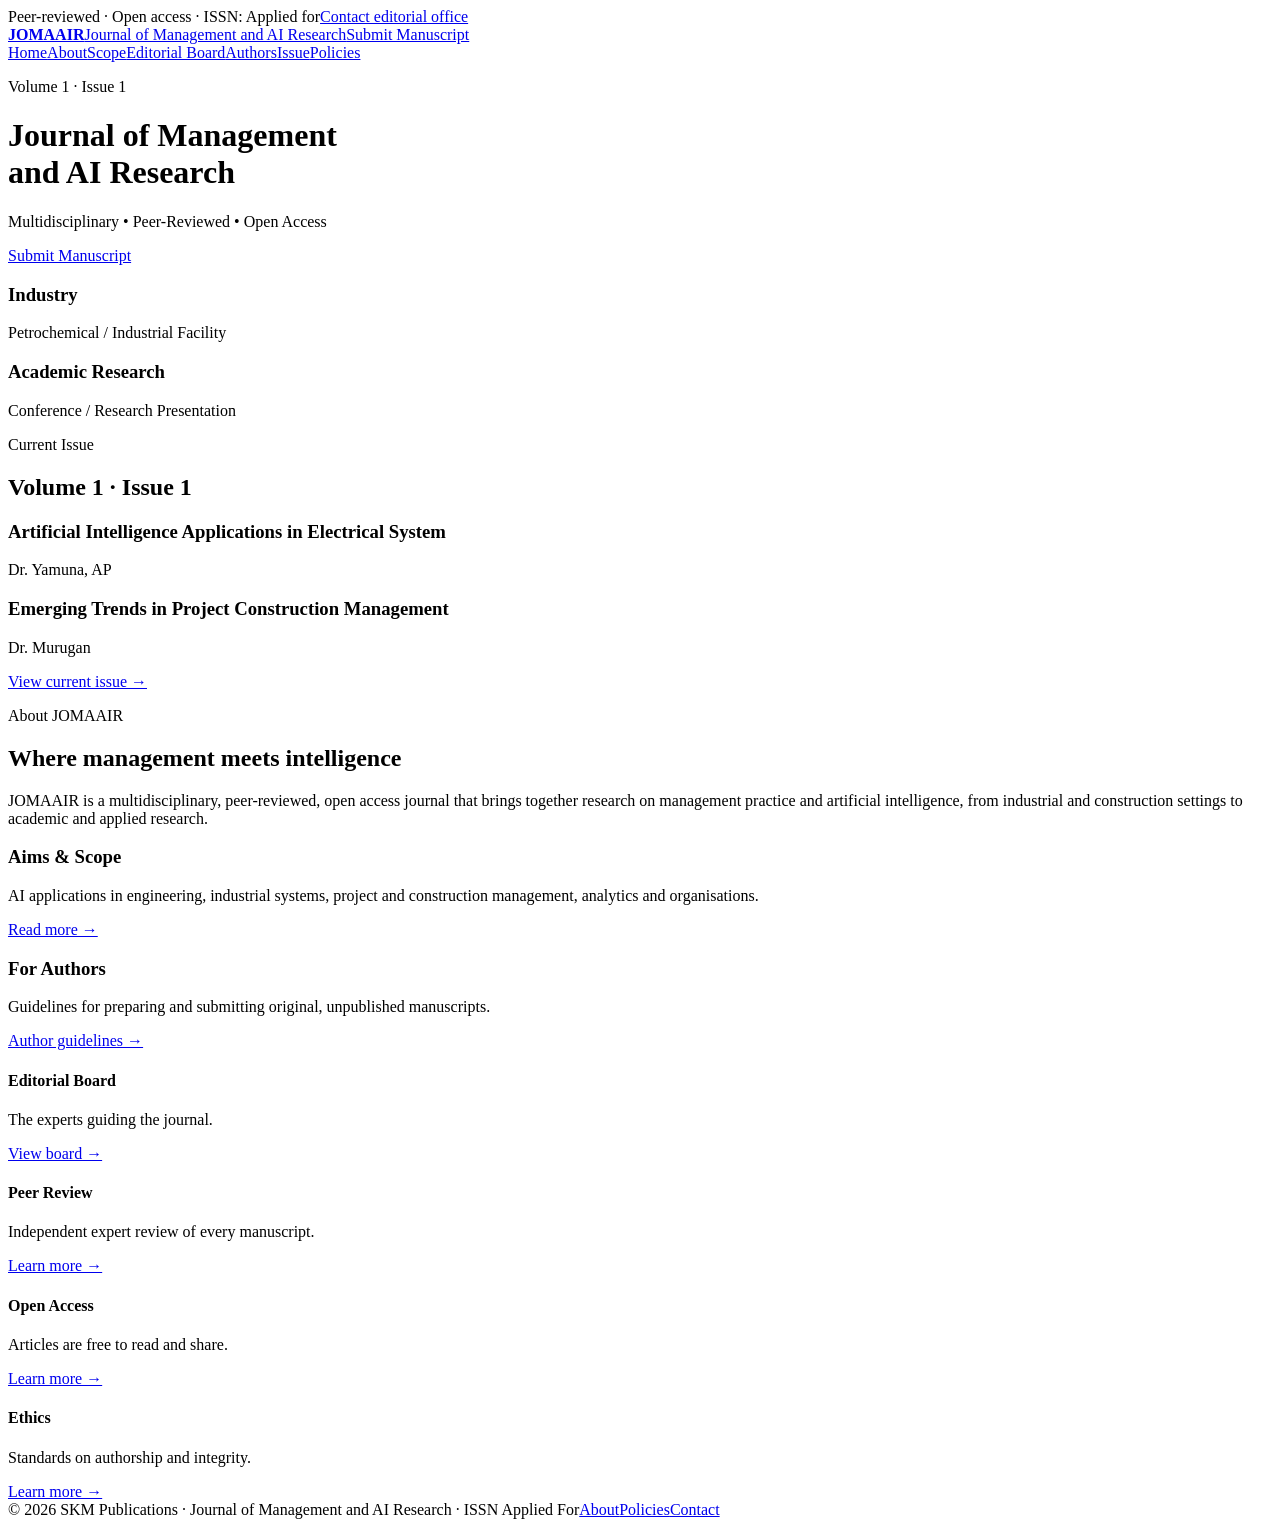
==== index.html @ 3cd8e60d "Add files via upload" ====
<!DOCTYPE html>
<html lang="en"><head><meta charset="utf-8"><meta name="viewport" content="width=device-width, initial-scale=1">
<title>JOMAAIR – Journal of Management and AI Research</title>
<meta name="description" content="JOMAAIR is a multidisciplinary, peer-reviewed, open access journal for research in management and artificial intelligence.">
<link rel="stylesheet" href="css/style.css"></head><body>
<div class="top"><div class="wrap"><span>Peer-reviewed · Open access · ISSN: Applied for</span><a href="contact.html">Contact editorial office</a></div></div>
<header class="brand"><div class="wrap"><a class="logo" href="index.html"><b>JOMAAIR</b><span>Journal of Management and AI Research</span></a><a class="btn" href="submit.html">Submit Manuscript</a></div></header>
<nav><div class="wrap"><a href="index.html" class=on>Home</a><a href="about.html">About</a><a href="scope.html">Scope</a><a href="board.html">Editorial Board</a><a href="authors.html">Authors</a><a href="current-issue.html">Issue</a><a href="policies.html">Policies</a></div></nav>
<div class="hero"><div class="wrap"><p class="tag">Volume 1 · Issue 1</p><h1>Journal of Management<br>and AI Research</h1><p>Multidisciplinary • Peer-Reviewed • Open Access</p><a class="btn" href="submit.html">Submit Manuscript</a></div></div>
<div class="split"><div class="pane p1"><h3>Industry</h3><span>Petrochemical / Industrial Facility</span></div><div class="pane p2"><h3>Academic Research</h3><span>Conference / Research Presentation</span></div></div>
<section><div class="wrap"><p class="eyebrow">Current Issue</p><h2>Volume 1 · Issue 1</h2>
<div class="issue"><div class="art"><h3>Artificial Intelligence Applications in Electrical System</h3><p>Dr. Yamuna, AP</p></div>
<div class="art"><h3>Emerging Trends in Project Construction Management</h3><p>Dr. Murugan</p></div></div>
<p><a href="current-issue.html">View current issue →</a></p></div></section>
<section class="alt"><div class="wrap"><p class="eyebrow">About JOMAAIR</p><h2>Where management meets intelligence</h2>
<p class="prose">JOMAAIR is a multidisciplinary, peer-reviewed, open access journal that brings together research on management practice and artificial intelligence, from industrial and construction settings to academic and applied research.</p></div></section>
<section><div class="wrap"><div class="grid2">
<div class="card"><h3>Aims &amp; Scope</h3><p>AI applications in engineering, industrial systems, project and construction management, analytics and organisations.</p><a class="more" href="scope.html">Read more →</a></div>
<div class="card"><h3>For Authors</h3><p>Guidelines for preparing and submitting original, unpublished manuscripts.</p><a class="more" href="authors.html">Author guidelines →</a></div></div></div></section>
<section class="alt"><div class="wrap"><div class="grid4">
<div class="card"><h4>Editorial Board</h4><p>The experts guiding the journal.</p><a class="more" href="board.html">View board →</a></div>
<div class="card"><h4>Peer Review</h4><p>Independent expert review of every manuscript.</p><a class="more" href="policies.html#review">Learn more →</a></div>
<div class="card"><h4>Open Access</h4><p>Articles are free to read and share.</p><a class="more" href="policies.html#access">Learn more →</a></div>
<div class="card"><h4>Ethics</h4><p>Standards on authorship and integrity.</p><a class="more" href="policies.html#ethics">Learn more →</a></div></div></div></section>
<footer><div class="wrap"><span>© 2026 SKM Publications · Journal of Management and AI Research · ISSN Applied For</span><span><a href="about.html">About</a><a href="policies.html">Policies</a><a href="contact.html">Contact</a></span></div></footer>
</body></html>
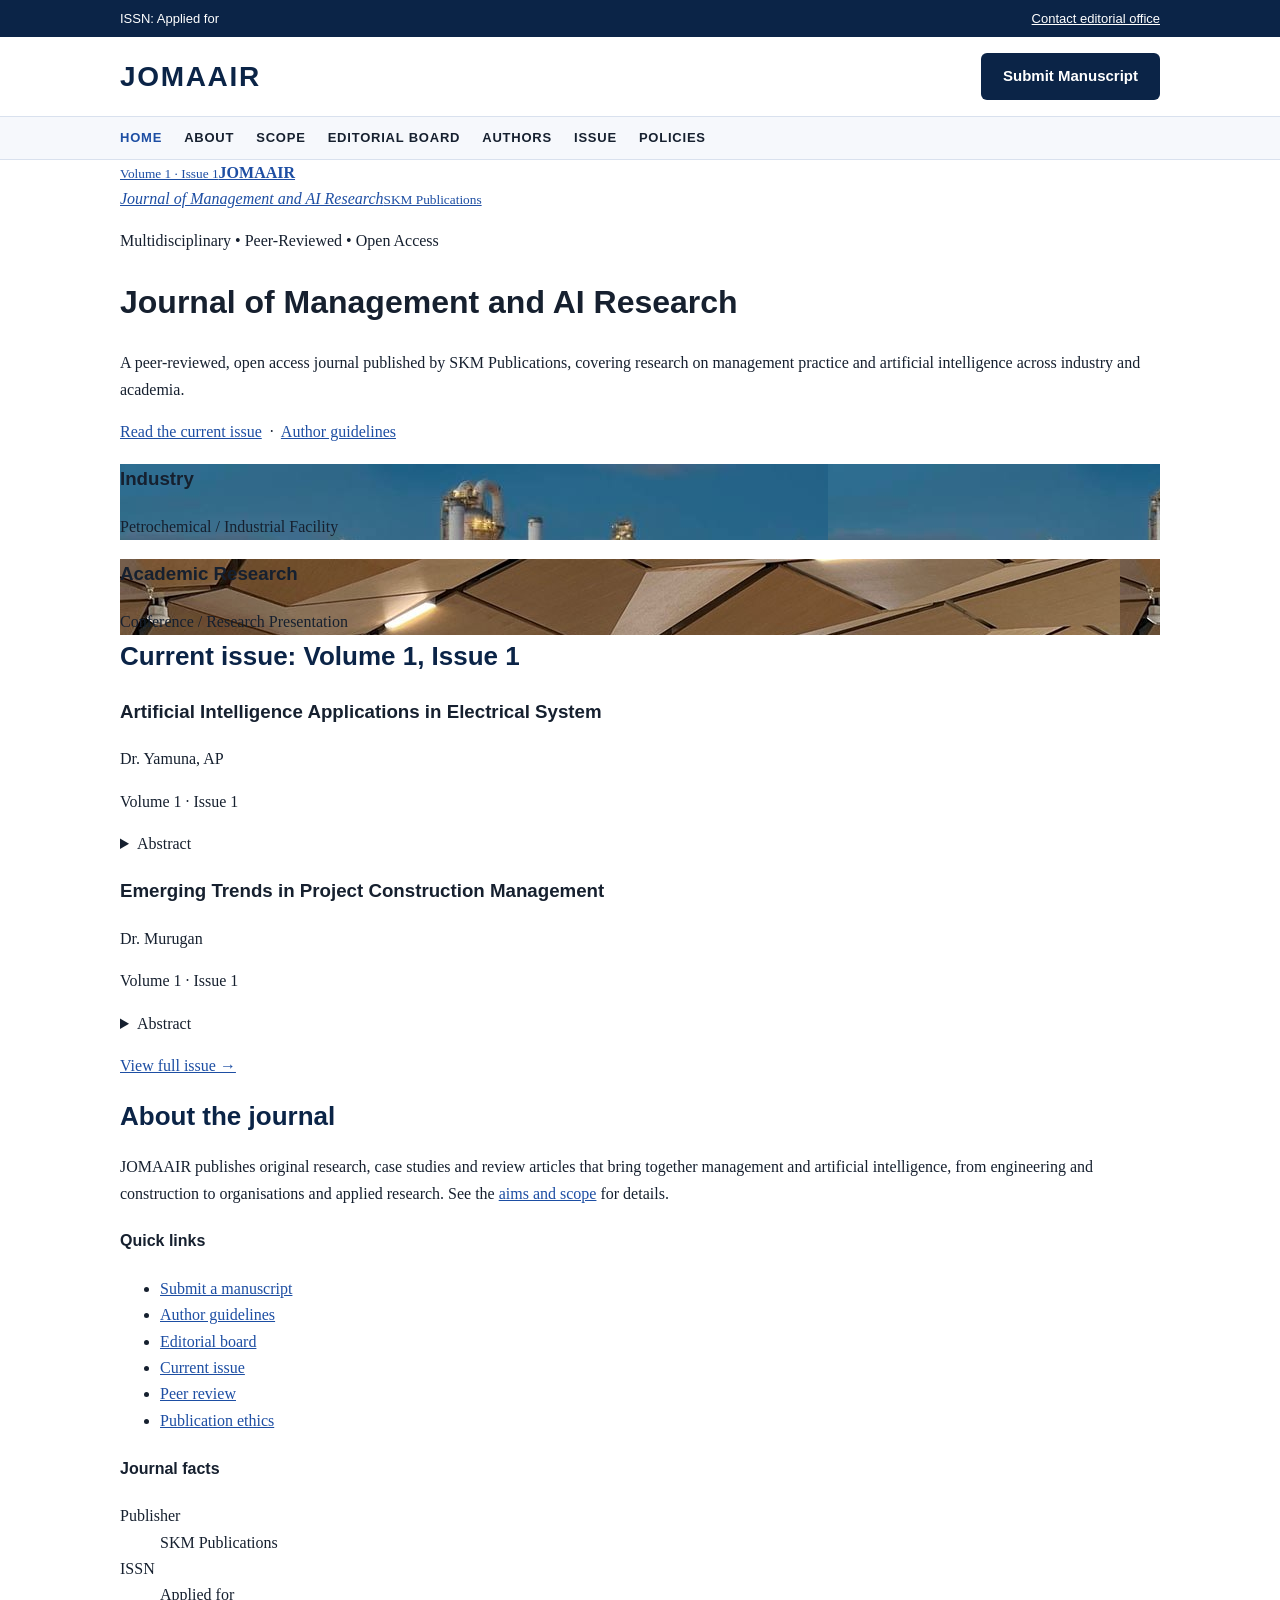
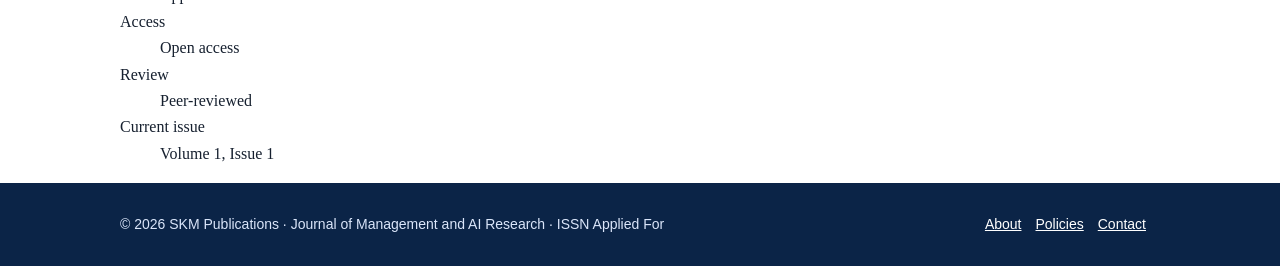
==== commit 2a6cae38: "Add files via upload" ====
--- a/index.html
+++ b/index.html
@@ -2,25 +2,13 @@
 <html lang="en"><head><meta charset="utf-8"><meta name="viewport" content="width=device-width, initial-scale=1">
 <title>JOMAAIR – Journal of Management and AI Research</title>
 <meta name="description" content="JOMAAIR is a multidisciplinary, peer-reviewed, open access journal for research in management and artificial intelligence.">
+<link rel="preconnect" href="https://fonts.googleapis.com"><link href="https://fonts.googleapis.com/css2?family=Source+Serif+4:wght@600;700&family=Source+Sans+3:wght@400;600&display=swap" rel="stylesheet">
 <link rel="stylesheet" href="css/style.css"></head><body>
-<div class="top"><div class="wrap"><span>Peer-reviewed · Open access · ISSN: Applied for</span><a href="contact.html">Contact editorial office</a></div></div>
-<header class="brand"><div class="wrap"><a class="logo" href="index.html"><b>JOMAAIR</b><span>Journal of Management and AI Research</span></a><a class="btn" href="submit.html">Submit Manuscript</a></div></header>
+<div class="top"><div class="wrap"><span>ISSN: Applied for</span><a href="contact.html">Contact editorial office</a></div></div>
+<header class="brand"><div class="wrap"><a class="logo" href="index.html"><b>JOMAAIR</b></a><a class="btn" href="submit.html">Submit Manuscript</a></div></header>
 <nav><div class="wrap"><a href="index.html" class=on>Home</a><a href="about.html">About</a><a href="scope.html">Scope</a><a href="board.html">Editorial Board</a><a href="authors.html">Authors</a><a href="current-issue.html">Issue</a><a href="policies.html">Policies</a></div></nav>
-<div class="hero"><div class="wrap"><p class="tag">Volume 1 · Issue 1</p><h1>Journal of Management<br>and AI Research</h1><p>Multidisciplinary • Peer-Reviewed • Open Access</p><a class="btn" href="submit.html">Submit Manuscript</a></div></div>
-<div class="split"><div class="pane p1"><h3>Industry</h3><span>Petrochemical / Industrial Facility</span></div><div class="pane p2"><h3>Academic Research</h3><span>Conference / Research Presentation</span></div></div>
-<section><div class="wrap"><p class="eyebrow">Current Issue</p><h2>Volume 1 · Issue 1</h2>
-<div class="issue"><div class="art"><h3>Artificial Intelligence Applications in Electrical System</h3><p>Dr. Yamuna, AP</p></div>
-<div class="art"><h3>Emerging Trends in Project Construction Management</h3><p>Dr. Murugan</p></div></div>
-<p><a href="current-issue.html">View current issue →</a></p></div></section>
-<section class="alt"><div class="wrap"><p class="eyebrow">About JOMAAIR</p><h2>Where management meets intelligence</h2>
-<p class="prose">JOMAAIR is a multidisciplinary, peer-reviewed, open access journal that brings together research on management practice and artificial intelligence, from industrial and construction settings to academic and applied research.</p></div></section>
-<section><div class="wrap"><div class="grid2">
-<div class="card"><h3>Aims &amp; Scope</h3><p>AI applications in engineering, industrial systems, project and construction management, analytics and organisations.</p><a class="more" href="scope.html">Read more →</a></div>
-<div class="card"><h3>For Authors</h3><p>Guidelines for preparing and submitting original, unpublished manuscripts.</p><a class="more" href="authors.html">Author guidelines →</a></div></div></div></section>
-<section class="alt"><div class="wrap"><div class="grid4">
-<div class="card"><h4>Editorial Board</h4><p>The experts guiding the journal.</p><a class="more" href="board.html">View board →</a></div>
-<div class="card"><h4>Peer Review</h4><p>Independent expert review of every manuscript.</p><a class="more" href="policies.html#review">Learn more →</a></div>
-<div class="card"><h4>Open Access</h4><p>Articles are free to read and share.</p><a class="more" href="policies.html#access">Learn more →</a></div>
-<div class="card"><h4>Ethics</h4><p>Standards on authorship and integrity.</p><a class="more" href="policies.html#ethics">Learn more →</a></div></div></div></section>
+<div class="wrap"><div class="mast"><a class="cover" href="current-issue.html"><small>Volume 1 · Issue 1</small><span><b>JOMAAIR</b><br><i>Journal of Management and AI Research</i></span><small>SKM Publications</small></a><div><p class="sub">Multidisciplinary • Peer-Reviewed • Open Access</p><h1>Journal of Management and AI Research</h1><p>A peer-reviewed, open access journal published by SKM Publications, covering research on management practice and artificial intelligence across industry and academia.</p><p><a href="current-issue.html">Read the current issue</a> &nbsp;·&nbsp; <a href="authors.html">Author guidelines</a></p></div></div>
+<div class="strip"><div class="ph p1"><h3>Industry</h3><span>Petrochemical / Industrial Facility</span></div><div class="ph p2"><h3>Academic Research</h3><span>Conference / Research Presentation</span></div></div><div class="layout"><main><h2>Current issue: Volume 1, Issue 1</h2><div class="article"><h3>Artificial Intelligence Applications in Electrical System</h3><p class="authors">Dr. Yamuna, AP</p><p class="meta">Volume 1 · Issue 1</p><details><summary>Abstract</summary><p>Abstract, keywords and PDF link will be added here.</p></details></div><div class="article"><h3>Emerging Trends in Project Construction Management</h3><p class="authors">Dr. Murugan</p><p class="meta">Volume 1 · Issue 1</p><details><summary>Abstract</summary><p>Abstract, keywords and PDF link will be added here.</p></details></div><p><a href="current-issue.html">View full issue →</a></p><h2>About the journal</h2><p>JOMAAIR publishes original research, case studies and review articles that bring together management and artificial intelligence, from engineering and construction to organisations and applied research. See the <a href="scope.html">aims and scope</a> for details.</p></main><aside class="side"><div class="box"><h4>Quick links</h4><ul><li><a href="submit.html">Submit a manuscript</a></li><li><a href="authors.html">Author guidelines</a></li><li><a href="board.html">Editorial board</a></li><li><a href="current-issue.html">Current issue</a></li><li><a href="policies.html#review">Peer review</a></li><li><a href="policies.html#ethics">Publication ethics</a></li></ul></div>
+<div class="box"><h4>Journal facts</h4><dl><dt>Publisher</dt><dd>SKM Publications</dd><dt>ISSN</dt><dd>Applied for</dd><dt>Access</dt><dd>Open access</dd><dt>Review</dt><dd>Peer-reviewed</dd><dt>Current issue</dt><dd>Volume 1, Issue 1</dd></dl></div></aside></div></div>
 <footer><div class="wrap"><span>© 2026 SKM Publications · Journal of Management and AI Research · ISSN Applied For</span><span><a href="about.html">About</a><a href="policies.html">Policies</a><a href="contact.html">Contact</a></span></div></footer>
 </body></html>
--- a/css/style.css
+++ b/css/style.css
@@ -0,0 +1,74 @@
+:root{--navy:#0b2447;--blue:#1d4ea3;--bg:#fff;--ink:#16202f;--mute:#5a6678;--line:#d9e1ee;--card:#f6f8fc;--btn:#0b2447;--btnink:#fff;--head:#0b2447}
+@media (prefers-color-scheme:dark){:root{--navy:#07152e;--blue:#7ea6f0;--bg:#0c1220;--ink:#e6ecf7;--mute:#9aa8c0;--line:#25324d;--card:#131c30;--btn:#7ea6f0;--btnink:#07152e;--head:#e6ecf7}}
+*,*:before,*:after{box-sizing:border-box}
+html{scroll-behavior:smooth}
+body{margin:0;background:var(--bg);color:var(--ink);font:16px/1.65 Georgia,"Times New Roman",serif}
+h1,h2,h3,h4,nav,.btn,.tag,.top,footer{font-family:"Segoe UI",Helvetica,Arial,sans-serif}
+a{color:var(--blue)}
+.wrap{max-width:1080px;margin:0 auto;padding:0 20px}
+.top{background:var(--navy);color:#fff;font-size:13px;padding:8px 0}
+.top .wrap{display:flex;justify-content:space-between;gap:12px;flex-wrap:wrap}
+.top a{color:#fff}
+header.brand{border-bottom:1px solid var(--line)}
+header.brand .wrap{display:flex;align-items:center;justify-content:space-between;gap:16px;padding-top:16px;padding-bottom:16px;flex-wrap:wrap}
+.logo{text-decoration:none}
+.logo b{display:block;font:800 28px "Segoe UI",Arial,sans-serif;color:var(--head);letter-spacing:.06em}
+.logo span{font:13px "Segoe UI",Arial,sans-serif;color:var(--mute)}
+.btn{display:inline-block;background:var(--btn);color:var(--btnink);padding:11px 22px;border-radius:6px;font-weight:600;text-decoration:none;font-size:15px}
+nav{background:var(--card);border-bottom:1px solid var(--line);position:sticky;top:0;z-index:5}
+nav .wrap{display:flex;gap:4px 22px;flex-wrap:wrap;padding-top:10px;padding-bottom:10px}
+nav a{text-decoration:none;color:var(--ink);font-size:13px;font-weight:600;letter-spacing:.06em;text-transform:uppercase}
+nav a:hover,nav a.on{color:var(--blue)}
+.hero{background:linear-gradient(135deg,var(--navy),#1d4ea3);color:#fff;text-align:center;padding:72px 0}
+.hero .tag{margin:0 0 14px;font-size:13px;letter-spacing:.14em;text-transform:uppercase;opacity:.85}
+.hero h1{margin:0 0 16px;font-size:clamp(28px,5vw,46px);line-height:1.15}
+.hero p{max-width:640px;margin:0 auto 26px}
+.hero .btn{background:#fff;color:#0b2447}
+.phero{background:linear-gradient(135deg,var(--navy),#1d4ea3);color:#fff;padding:38px 0}
+.phero h1{margin:0;font-size:32px}
+.split{display:grid;grid-template-columns:1fr 1fr}
+.pane{min-height:220px;display:flex;flex-direction:column;justify-content:flex-end;padding:22px;color:#fff;font-family:"Segoe UI",Arial,sans-serif;background-size:cover;background-position:center;position:relative}
+.pane:before{content:"";position:absolute;inset:0;background:linear-gradient(to top,rgba(7,21,46,.85),rgba(7,21,46,.2))}
+.pane>*{position:relative}
+.pane h3{margin:0;font-size:13px;letter-spacing:.14em;text-transform:uppercase}
+.pane span{font-size:18px}
+.p1{background-image:url('../images/petrochemical.jpg'),linear-gradient(160deg,#0b2447,#33507f)}
+.p2{background-image:url('../images/conference.jpg'),linear-gradient(160deg,#1d4ea3,#4a7fd1)}
+section{padding:48px 0}
+section.alt{background:var(--card)}
+h2{font-size:26px;color:var(--head);margin:0 0 8px}
+.eyebrow{font:600 12px "Segoe UI",Arial,sans-serif;letter-spacing:.14em;text-transform:uppercase;color:var(--blue);margin:0 0 6px}
+.prose{max-width:780px}
+.prose h2{margin-top:32px}
+.issue,.card{border:1px solid var(--line);border-radius:8px;background:var(--bg)}
+.issue{margin-top:20px}
+.art{padding:16px 20px;border-bottom:1px solid var(--line)}
+.art:last-child{border:0}
+.art h3{margin:0 0 2px;font-size:18px}
+.art p{margin:0;color:var(--mute);font-size:14px}
+.grid2{display:grid;grid-template-columns:1fr 1fr;gap:24px}
+.grid4{display:grid;grid-template-columns:repeat(4,1fr);gap:16px}
+.card{padding:20px}
+.card h3,.card h4{margin:0 0 8px;font-size:16px;color:var(--head)}
+.card p,.card li{font-size:14.5px;color:var(--mute);margin:0}
+.card ul{margin:0;padding-left:18px}
+.card a.more{display:inline-block;margin-top:10px;font:600 13px "Segoe UI",Arial,sans-serif}
+footer{background:var(--navy);color:#dbe6fa;padding:30px 0;font-size:14px}
+footer .wrap{display:flex;justify-content:space-between;gap:14px;flex-wrap:wrap}
+footer a{color:#fff;margin-right:14px}
+@media (max-width:760px){.split,.grid2{grid-template-columns:1fr}.grid4{grid-template-columns:1fr 1fr}}
+@media (max-width:460px){.grid4{grid-template-columns:1fr}}
+
+/* Bright, sharp photo panels and light (non-blue) banners */
+.hero{background:var(--card);color:var(--head);padding:52px 0;border-bottom:1px solid var(--line)}
+.hero .tag{color:var(--blue);opacity:1}
+.hero p{color:var(--mute)}
+.hero .btn{background:var(--btn);color:var(--btnink)}
+.phero{background:var(--card);color:var(--head);border-bottom:1px solid var(--line)}
+.split{max-width:1120px;margin:28px auto 0;padding:0 20px;gap:16px}
+.pane{min-height:280px;padding:0;border-radius:8px;overflow:hidden;background-color:#e9edf3}
+.pane:before{display:none}
+.pane.p1{background-position:center}
+.pane.p2{background-position:center 30%}
+.pane h3{background:rgba(255,255,255,.93);color:#0b2447;padding:10px 16px 0}
+.pane span{display:block;background:rgba(255,255,255,.93);color:#16202f;padding:0 16px 10px;font-size:16px}
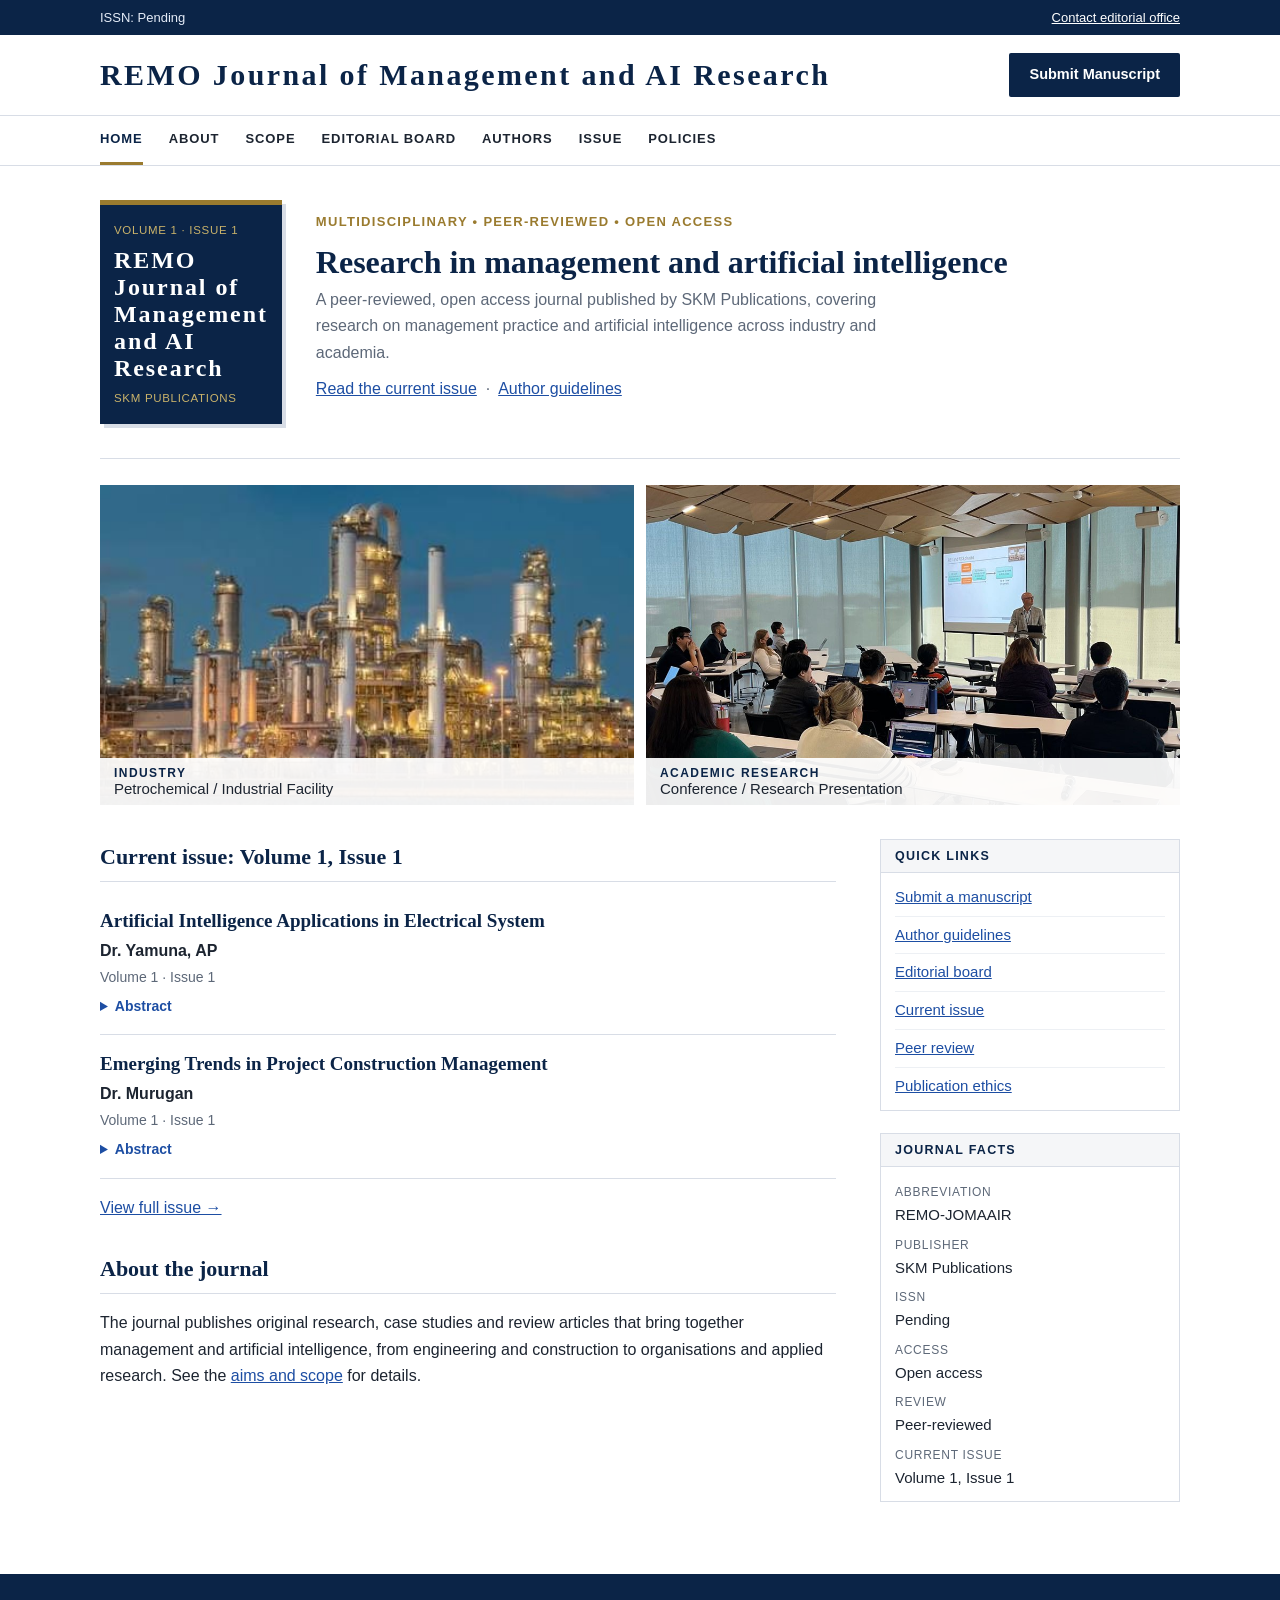
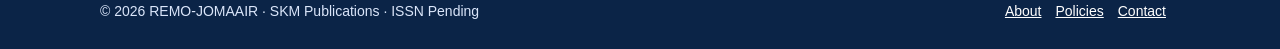
==== commit a138ece4: "Add files via upload" ====
--- a/index.html
+++ b/index.html
@@ -1,14 +1,14 @@
 <!DOCTYPE html>
 <html lang="en"><head><meta charset="utf-8"><meta name="viewport" content="width=device-width, initial-scale=1">
-<title>JOMAAIR – Journal of Management and AI Research</title>
-<meta name="description" content="JOMAAIR is a multidisciplinary, peer-reviewed, open access journal for research in management and artificial intelligence.">
+<title>REMO Journal of Management and AI Research (REMO-JOMAAIR)</title>
+<meta name="description" content="REMO Journal of Management and AI Research (REMO-JOMAAIR) is a multidisciplinary, peer-reviewed, open access journal for research in management and artificial intelligence.">
 <link rel="preconnect" href="https://fonts.googleapis.com"><link href="https://fonts.googleapis.com/css2?family=Source+Serif+4:wght@600;700&family=Source+Sans+3:wght@400;600&display=swap" rel="stylesheet">
 <link rel="stylesheet" href="css/style.css"></head><body>
-<div class="top"><div class="wrap"><span>ISSN: Applied for</span><a href="contact.html">Contact editorial office</a></div></div>
-<header class="brand"><div class="wrap"><a class="logo" href="index.html"><b>JOMAAIR</b></a><a class="btn" href="submit.html">Submit Manuscript</a></div></header>
+<div class="top"><div class="wrap"><span>ISSN: Pending</span><a href="contact.html">Contact editorial office</a></div></div>
+<header class="brand"><div class="wrap"><a class="logo" href="index.html"><b>REMO Journal of Management and AI Research</b></a><a class="btn" href="submit.html">Submit Manuscript</a></div></header>
 <nav><div class="wrap"><a href="index.html" class=on>Home</a><a href="about.html">About</a><a href="scope.html">Scope</a><a href="board.html">Editorial Board</a><a href="authors.html">Authors</a><a href="current-issue.html">Issue</a><a href="policies.html">Policies</a></div></nav>
-<div class="wrap"><div class="mast"><a class="cover" href="current-issue.html"><small>Volume 1 · Issue 1</small><span><b>JOMAAIR</b><br><i>Journal of Management and AI Research</i></span><small>SKM Publications</small></a><div><p class="sub">Multidisciplinary • Peer-Reviewed • Open Access</p><h1>Journal of Management and AI Research</h1><p>A peer-reviewed, open access journal published by SKM Publications, covering research on management practice and artificial intelligence across industry and academia.</p><p><a href="current-issue.html">Read the current issue</a> &nbsp;·&nbsp; <a href="authors.html">Author guidelines</a></p></div></div>
-<div class="strip"><div class="ph p1"><h3>Industry</h3><span>Petrochemical / Industrial Facility</span></div><div class="ph p2"><h3>Academic Research</h3><span>Conference / Research Presentation</span></div></div><div class="layout"><main><h2>Current issue: Volume 1, Issue 1</h2><div class="article"><h3>Artificial Intelligence Applications in Electrical System</h3><p class="authors">Dr. Yamuna, AP</p><p class="meta">Volume 1 · Issue 1</p><details><summary>Abstract</summary><p>Abstract, keywords and PDF link will be added here.</p></details></div><div class="article"><h3>Emerging Trends in Project Construction Management</h3><p class="authors">Dr. Murugan</p><p class="meta">Volume 1 · Issue 1</p><details><summary>Abstract</summary><p>Abstract, keywords and PDF link will be added here.</p></details></div><p><a href="current-issue.html">View full issue →</a></p><h2>About the journal</h2><p>JOMAAIR publishes original research, case studies and review articles that bring together management and artificial intelligence, from engineering and construction to organisations and applied research. See the <a href="scope.html">aims and scope</a> for details.</p></main><aside class="side"><div class="box"><h4>Quick links</h4><ul><li><a href="submit.html">Submit a manuscript</a></li><li><a href="authors.html">Author guidelines</a></li><li><a href="board.html">Editorial board</a></li><li><a href="current-issue.html">Current issue</a></li><li><a href="policies.html#review">Peer review</a></li><li><a href="policies.html#ethics">Publication ethics</a></li></ul></div>
-<div class="box"><h4>Journal facts</h4><dl><dt>Publisher</dt><dd>SKM Publications</dd><dt>ISSN</dt><dd>Applied for</dd><dt>Access</dt><dd>Open access</dd><dt>Review</dt><dd>Peer-reviewed</dd><dt>Current issue</dt><dd>Volume 1, Issue 1</dd></dl></div></aside></div></div>
-<footer><div class="wrap"><span>© 2026 SKM Publications · Journal of Management and AI Research · ISSN Applied For</span><span><a href="about.html">About</a><a href="policies.html">Policies</a><a href="contact.html">Contact</a></span></div></footer>
+<div class="wrap"><div class="mast"><a class="cover" href="current-issue.html"><small>Volume 1 · Issue 1</small><b>REMO Journal of Management and AI Research</b><small>SKM Publications</small></a><div><p class="sub">Multidisciplinary • Peer-Reviewed • Open Access</p><h1>Research in management and artificial intelligence</h1><p>A peer-reviewed, open access journal published by SKM Publications, covering research on management practice and artificial intelligence across industry and academia.</p><p><a href="current-issue.html">Read the current issue</a> &nbsp;·&nbsp; <a href="authors.html">Author guidelines</a></p></div></div>
+<div class="strip"><div class="ph p1"><h3>Industry</h3><span>Petrochemical / Industrial Facility</span></div><div class="ph p2"><h3>Academic Research</h3><span>Conference / Research Presentation</span></div></div><div class="layout"><main><h2>Current issue: Volume 1, Issue 1</h2><div class="article"><h3>Artificial Intelligence Applications in Electrical System</h3><p class="authors">Dr. Yamuna, AP</p><p class="meta">Volume 1 · Issue 1</p><details><summary>Abstract</summary><p>Abstract, keywords and PDF link will be added here.</p></details></div><div class="article"><h3>Emerging Trends in Project Construction Management</h3><p class="authors">Dr. Murugan</p><p class="meta">Volume 1 · Issue 1</p><details><summary>Abstract</summary><p>Abstract, keywords and PDF link will be added here.</p></details></div><p><a href="current-issue.html">View full issue →</a></p><h2>About the journal</h2><p>The journal publishes original research, case studies and review articles that bring together management and artificial intelligence, from engineering and construction to organisations and applied research. See the <a href="scope.html">aims and scope</a> for details.</p></main><aside class="side"><div class="box"><h4>Quick links</h4><ul><li><a href="submit.html">Submit a manuscript</a></li><li><a href="authors.html">Author guidelines</a></li><li><a href="board.html">Editorial board</a></li><li><a href="current-issue.html">Current issue</a></li><li><a href="policies.html#review">Peer review</a></li><li><a href="policies.html#ethics">Publication ethics</a></li></ul></div>
+<div class="box"><h4>Journal facts</h4><dl><dt>Abbreviation</dt><dd>REMO-JOMAAIR</dd><dt>Publisher</dt><dd>SKM Publications</dd><dt>ISSN</dt><dd>Pending</dd><dt>Access</dt><dd>Open access</dd><dt>Review</dt><dd>Peer-reviewed</dd><dt>Current issue</dt><dd>Volume 1, Issue 1</dd></dl></div></aside></div></div>
+<footer><div class="wrap"><span>© 2026 REMO-JOMAAIR · SKM Publications · ISSN Pending</span><span><a href="about.html">About</a><a href="policies.html">Policies</a><a href="contact.html">Contact</a></span></div></footer>
 </body></html>
--- a/css/style.css
+++ b/css/style.css
@@ -1,74 +1,54 @@
-:root{--navy:#0b2447;--blue:#1d4ea3;--bg:#fff;--ink:#16202f;--mute:#5a6678;--line:#d9e1ee;--card:#f6f8fc;--btn:#0b2447;--btnink:#fff;--head:#0b2447}
-@media (prefers-color-scheme:dark){:root{--navy:#07152e;--blue:#7ea6f0;--bg:#0c1220;--ink:#e6ecf7;--mute:#9aa8c0;--line:#25324d;--card:#131c30;--btn:#7ea6f0;--btnink:#07152e;--head:#e6ecf7}}
+:root{--navy:#0b2447;--gold:#9a7b2f;--ink:#1c2430;--mute:#5d6878;--line:#d8dde6;--soft:#f5f6f8}
 *,*:before,*:after{box-sizing:border-box}
-html{scroll-behavior:smooth}
-body{margin:0;background:var(--bg);color:var(--ink);font:16px/1.65 Georgia,"Times New Roman",serif}
-h1,h2,h3,h4,nav,.btn,.tag,.top,footer{font-family:"Segoe UI",Helvetica,Arial,sans-serif}
-a{color:var(--blue)}
-.wrap{max-width:1080px;margin:0 auto;padding:0 20px}
-.top{background:var(--navy);color:#fff;font-size:13px;padding:8px 0}
+body{margin:0;background:#fff;color:var(--ink);font:16px/1.65 "Source Sans 3","Segoe UI",Helvetica,Arial,sans-serif}
+h1,h2,h3,.serif{font-family:"Source Serif 4",Georgia,"Times New Roman",serif;font-weight:600;color:var(--navy)}
+a{color:#1d4ea3}
+.wrap{max-width:1120px;margin:0 auto;padding:0 20px}
+.top{background:var(--navy);color:#e4ebf7;font-size:13px;padding:7px 0}
 .top .wrap{display:flex;justify-content:space-between;gap:12px;flex-wrap:wrap}
 .top a{color:#fff}
-header.brand{border-bottom:1px solid var(--line)}
-header.brand .wrap{display:flex;align-items:center;justify-content:space-between;gap:16px;padding-top:16px;padding-bottom:16px;flex-wrap:wrap}
+.brand .wrap{display:flex;align-items:center;justify-content:space-between;gap:16px;padding-top:18px;padding-bottom:18px;flex-wrap:wrap}
 .logo{text-decoration:none}
-.logo b{display:block;font:800 28px "Segoe UI",Arial,sans-serif;color:var(--head);letter-spacing:.06em}
-.logo span{font:13px "Segoe UI",Arial,sans-serif;color:var(--mute)}
-.btn{display:inline-block;background:var(--btn);color:var(--btnink);padding:11px 22px;border-radius:6px;font-weight:600;text-decoration:none;font-size:15px}
-nav{background:var(--card);border-bottom:1px solid var(--line);position:sticky;top:0;z-index:5}
-nav .wrap{display:flex;gap:4px 22px;flex-wrap:wrap;padding-top:10px;padding-bottom:10px}
-nav a{text-decoration:none;color:var(--ink);font-size:13px;font-weight:600;letter-spacing:.06em;text-transform:uppercase}
-nav a:hover,nav a.on{color:var(--blue)}
-.hero{background:linear-gradient(135deg,var(--navy),#1d4ea3);color:#fff;text-align:center;padding:72px 0}
-.hero .tag{margin:0 0 14px;font-size:13px;letter-spacing:.14em;text-transform:uppercase;opacity:.85}
-.hero h1{margin:0 0 16px;font-size:clamp(28px,5vw,46px);line-height:1.15}
-.hero p{max-width:640px;margin:0 auto 26px}
-.hero .btn{background:#fff;color:#0b2447}
-.phero{background:linear-gradient(135deg,var(--navy),#1d4ea3);color:#fff;padding:38px 0}
-.phero h1{margin:0;font-size:32px}
-.split{display:grid;grid-template-columns:1fr 1fr}
-.pane{min-height:220px;display:flex;flex-direction:column;justify-content:flex-end;padding:22px;color:#fff;font-family:"Segoe UI",Arial,sans-serif;background-size:cover;background-position:center;position:relative}
-.pane:before{content:"";position:absolute;inset:0;background:linear-gradient(to top,rgba(7,21,46,.85),rgba(7,21,46,.2))}
-.pane>*{position:relative}
-.pane h3{margin:0;font-size:13px;letter-spacing:.14em;text-transform:uppercase}
-.pane span{font-size:18px}
-.p1{background-image:url('../images/petrochemical.jpg'),linear-gradient(160deg,#0b2447,#33507f)}
-.p2{background-image:url('../images/conference.jpg'),linear-gradient(160deg,#1d4ea3,#4a7fd1)}
-section{padding:48px 0}
-section.alt{background:var(--card)}
-h2{font-size:26px;color:var(--head);margin:0 0 8px}
-.eyebrow{font:600 12px "Segoe UI",Arial,sans-serif;letter-spacing:.14em;text-transform:uppercase;color:var(--blue);margin:0 0 6px}
-.prose{max-width:780px}
-.prose h2{margin-top:32px}
-.issue,.card{border:1px solid var(--line);border-radius:8px;background:var(--bg)}
-.issue{margin-top:20px}
-.art{padding:16px 20px;border-bottom:1px solid var(--line)}
-.art:last-child{border:0}
-.art h3{margin:0 0 2px;font-size:18px}
-.art p{margin:0;color:var(--mute);font-size:14px}
-.grid2{display:grid;grid-template-columns:1fr 1fr;gap:24px}
-.grid4{display:grid;grid-template-columns:repeat(4,1fr);gap:16px}
-.card{padding:20px}
-.card h3,.card h4{margin:0 0 8px;font-size:16px;color:var(--head)}
-.card p,.card li{font-size:14.5px;color:var(--mute);margin:0}
-.card ul{margin:0;padding-left:18px}
-.card a.more{display:inline-block;margin-top:10px;font:600 13px "Segoe UI",Arial,sans-serif}
-footer{background:var(--navy);color:#dbe6fa;padding:30px 0;font-size:14px}
+.logo b{display:block;font:700 30px "Source Serif 4",Georgia,serif;color:var(--navy);letter-spacing:.08em}
+.logo span{font-size:13.5px;color:var(--mute)}
+.btn{display:inline-block;background:var(--navy);color:#fff;padding:10px 20px;border-radius:2px;font-weight:600;text-decoration:none;font-size:14.5px}
+nav{border-top:1px solid var(--line);border-bottom:1px solid var(--line);background:#fff;position:sticky;top:0;z-index:5}
+nav .wrap{display:flex;gap:0 26px;flex-wrap:wrap}
+nav a{text-decoration:none;color:var(--ink);font-size:13px;font-weight:600;letter-spacing:.07em;text-transform:uppercase;padding:12px 0;border-bottom:3px solid transparent}
+nav a:hover,nav a.on{border-bottom-color:var(--gold);color:var(--navy)}
+.mast{display:flex;gap:34px;align-items:center;padding:34px 0;border-bottom:1px solid var(--line)}
+.cover{flex:0 0 168px;height:224px;background:var(--navy);color:#fff;padding:16px 14px;border-top:5px solid var(--gold);box-shadow:4px 4px 0 var(--line);display:flex;flex-direction:column;justify-content:space-between;text-decoration:none}
+.cover b{font:700 24px "Source Serif 4",Georgia,serif;letter-spacing:.08em}
+.cover i{font:14px/1.3 "Source Serif 4",Georgia,serif;font-style:normal;color:#dbe4f5}
+.cover small{font-size:11.5px;letter-spacing:.06em;text-transform:uppercase;color:#c9b26a}
+.mast h1{font-size:32px;line-height:1.2;margin:0 0 6px}
+.mast .sub{color:var(--gold);font-weight:600;font-size:13px;letter-spacing:.1em;text-transform:uppercase;margin:0 0 10px}
+.mast p{margin:0 0 10px;color:var(--mute);max-width:620px}
+.strip{display:grid;grid-template-columns:1fr 1fr;gap:12px;margin:26px 0 0}
+.ph{min-height:320px;display:flex;flex-direction:column;justify-content:flex-end;background-color:#e9edf3;background-size:cover;background-position:center}
+.ph h3,.ph span{background:rgba(255,255,255,.93);margin:0;padding:8px 14px 0;color:var(--navy);font:600 12px "Source Sans 3",Arial,sans-serif;letter-spacing:.12em;text-transform:uppercase}
+.ph span{display:block;padding:0 14px 8px;color:var(--ink);font-weight:400;font-size:15px;letter-spacing:0;text-transform:none}
+.p1{background-image:url('../images/petrochemical.jpg')}
+.p2{background-image:url('../images/conference.jpg');background-position:center 78%}
+.layout{display:grid;grid-template-columns:minmax(0,1fr) 300px;gap:44px;padding:34px 0 50px}
+main h1{font-size:30px;margin:0 0 14px;padding-bottom:10px;border-bottom:2px solid var(--gold)}
+main h2{font-size:22px;margin:30px 0 10px;padding-bottom:6px;border-bottom:1px solid var(--line)}
+main h2:first-child{margin-top:0}
+.article{padding:16px 0;border-bottom:1px solid var(--line)}
+.article h3{font-size:19px;margin:0 0 4px;line-height:1.35}
+.authors{margin:0;font-weight:600}
+.meta{margin:2px 0 6px;color:var(--mute);font-size:14px}
+details{font-size:15px;color:var(--mute)}
+summary{cursor:pointer;color:#1d4ea3;font-weight:600;font-size:14px}
+.side .box{border:1px solid var(--line);margin-bottom:22px}
+.side h4{margin:0;padding:9px 14px;background:var(--soft);border-bottom:1px solid var(--line);font:600 12.5px "Source Sans 3",Arial,sans-serif;letter-spacing:.1em;text-transform:uppercase;color:var(--navy)}
+.side ul{list-style:none;margin:0;padding:6px 14px}
+.side li{padding:6px 0;border-bottom:1px solid #edf0f4;font-size:15px}
+.side li:last-child{border:0}
+.side dl{margin:0;padding:8px 14px}
+.side dt{font-size:12px;color:var(--mute);text-transform:uppercase;letter-spacing:.06em;margin-top:8px}
+.side dd{margin:0 0 2px;font-size:15px}
+footer{background:var(--navy);color:#dbe6fa;padding:26px 0;font-size:14px}
 footer .wrap{display:flex;justify-content:space-between;gap:14px;flex-wrap:wrap}
 footer a{color:#fff;margin-right:14px}
-@media (max-width:760px){.split,.grid2{grid-template-columns:1fr}.grid4{grid-template-columns:1fr 1fr}}
-@media (max-width:460px){.grid4{grid-template-columns:1fr}}
-
-/* Bright, sharp photo panels and light (non-blue) banners */
-.hero{background:var(--card);color:var(--head);padding:52px 0;border-bottom:1px solid var(--line)}
-.hero .tag{color:var(--blue);opacity:1}
-.hero p{color:var(--mute)}
-.hero .btn{background:var(--btn);color:var(--btnink)}
-.phero{background:var(--card);color:var(--head);border-bottom:1px solid var(--line)}
-.split{max-width:1120px;margin:28px auto 0;padding:0 20px;gap:16px}
-.pane{min-height:280px;padding:0;border-radius:8px;overflow:hidden;background-color:#e9edf3}
-.pane:before{display:none}
-.pane.p1{background-position:center}
-.pane.p2{background-position:center 30%}
-.pane h3{background:rgba(255,255,255,.93);color:#0b2447;padding:10px 16px 0}
-.pane span{display:block;background:rgba(255,255,255,.93);color:#16202f;padding:0 16px 10px;font-size:16px}
+@media (max-width:820px){.layout{grid-template-columns:1fr}.mast{flex-direction:column;align-items:flex-start}.strip{grid-template-columns:1fr}}
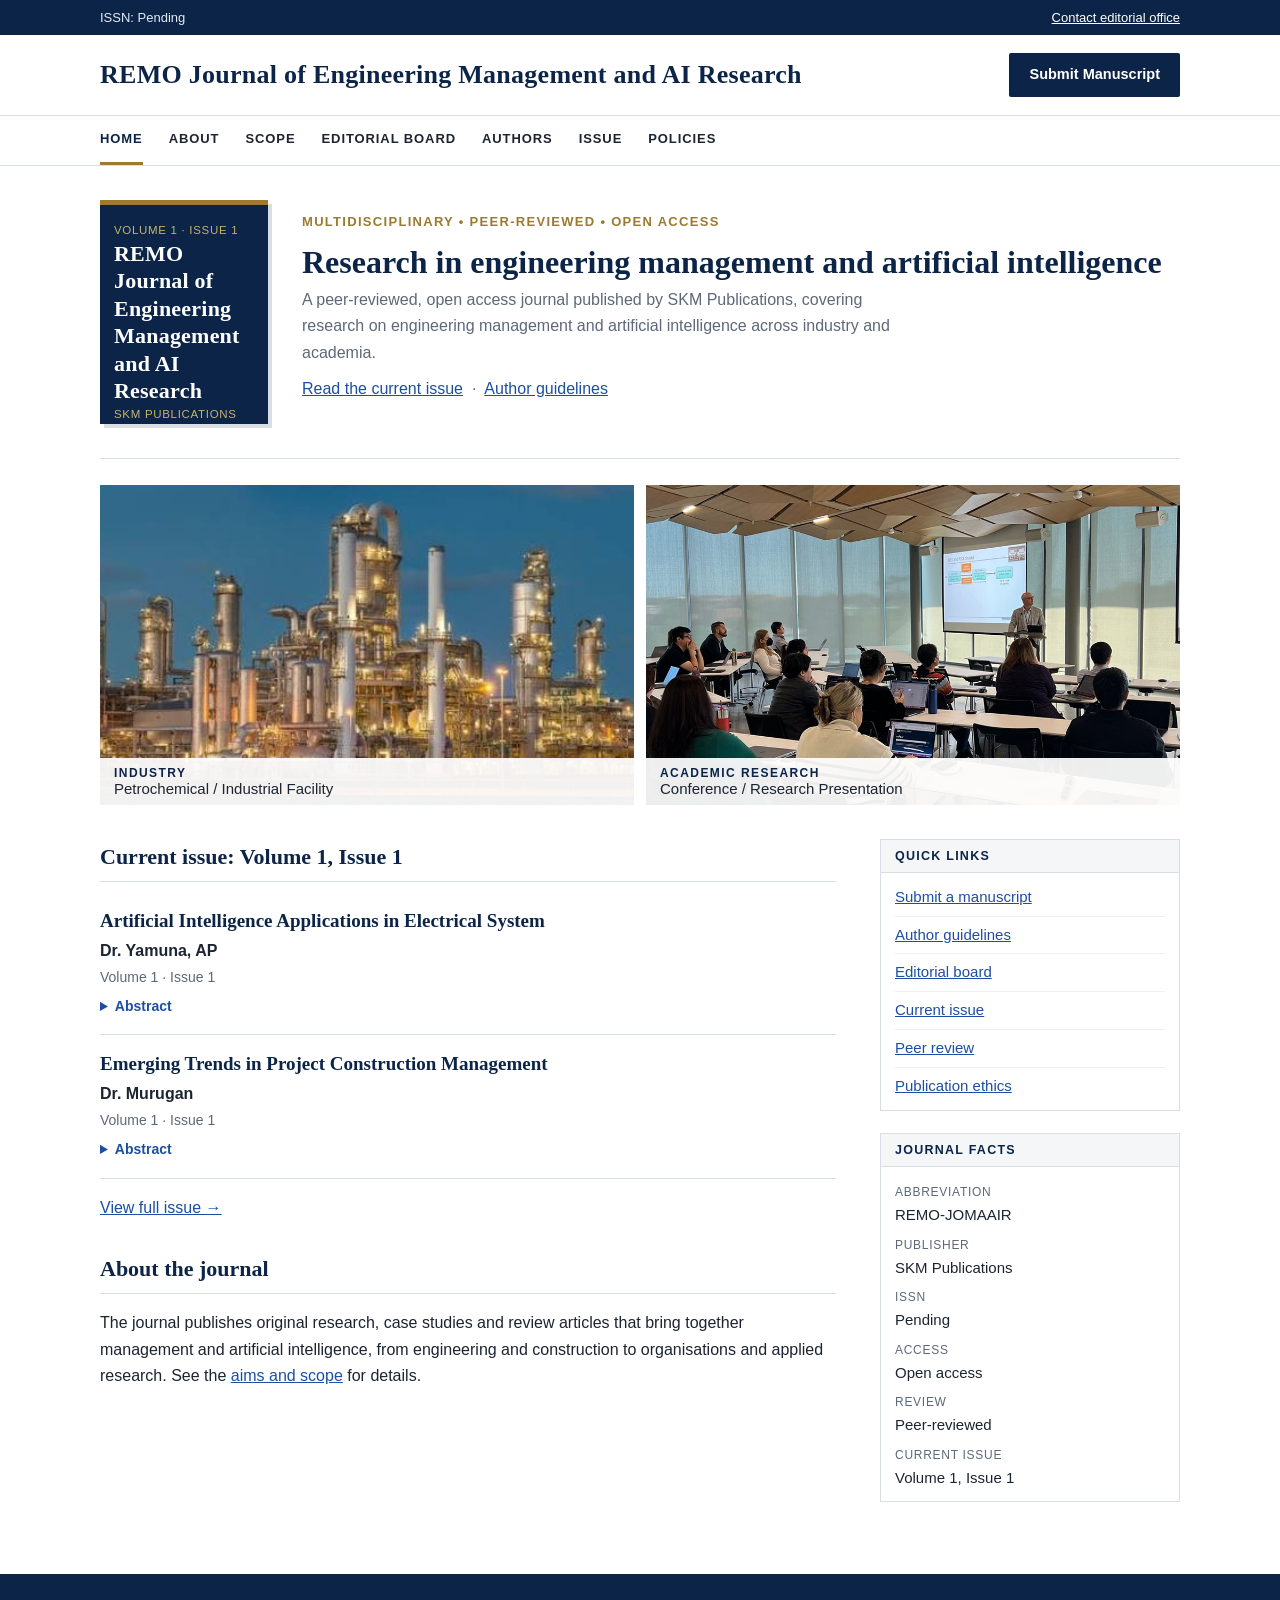
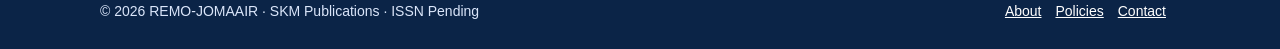
==== commit a9af6633: "Add files via upload" ====
--- a/index.html
+++ b/index.html
@@ -1,13 +1,13 @@
 <!DOCTYPE html>
 <html lang="en"><head><meta charset="utf-8"><meta name="viewport" content="width=device-width, initial-scale=1">
-<title>REMO Journal of Management and AI Research (REMO-JOMAAIR)</title>
-<meta name="description" content="REMO Journal of Management and AI Research (REMO-JOMAAIR) is a multidisciplinary, peer-reviewed, open access journal for research in management and artificial intelligence.">
+<title>REMO Journal of Engineering Management and AI Research (REMO-JOMAAIR)</title>
+<meta name="description" content="REMO Journal of Engineering Management and AI Research (REMO-JOMAAIR) is a multidisciplinary, peer-reviewed, open access journal for research in management and artificial intelligence.">
 <link rel="preconnect" href="https://fonts.googleapis.com"><link href="https://fonts.googleapis.com/css2?family=Source+Serif+4:wght@600;700&family=Source+Sans+3:wght@400;600&display=swap" rel="stylesheet">
 <link rel="stylesheet" href="css/style.css"></head><body>
 <div class="top"><div class="wrap"><span>ISSN: Pending</span><a href="contact.html">Contact editorial office</a></div></div>
-<header class="brand"><div class="wrap"><a class="logo" href="index.html"><b>REMO Journal of Management and AI Research</b></a><a class="btn" href="submit.html">Submit Manuscript</a></div></header>
+<header class="brand"><div class="wrap"><a class="logo" href="index.html"><b>REMO Journal of Engineering Management and AI Research</b></a><a class="btn" href="submit.html">Submit Manuscript</a></div></header>
 <nav><div class="wrap"><a href="index.html" class=on>Home</a><a href="about.html">About</a><a href="scope.html">Scope</a><a href="board.html">Editorial Board</a><a href="authors.html">Authors</a><a href="current-issue.html">Issue</a><a href="policies.html">Policies</a></div></nav>
-<div class="wrap"><div class="mast"><a class="cover" href="current-issue.html"><small>Volume 1 · Issue 1</small><b>REMO Journal of Management and AI Research</b><small>SKM Publications</small></a><div><p class="sub">Multidisciplinary • Peer-Reviewed • Open Access</p><h1>Research in management and artificial intelligence</h1><p>A peer-reviewed, open access journal published by SKM Publications, covering research on management practice and artificial intelligence across industry and academia.</p><p><a href="current-issue.html">Read the current issue</a> &nbsp;·&nbsp; <a href="authors.html">Author guidelines</a></p></div></div>
+<div class="wrap"><div class="mast"><a class="cover" href="current-issue.html"><small>Volume 1 · Issue 1</small><b>REMO Journal of Engineering Management and AI Research</b><small>SKM Publications</small></a><div><p class="sub">Multidisciplinary • Peer-Reviewed • Open Access</p><h1>Research in engineering management and artificial intelligence</h1><p>A peer-reviewed, open access journal published by SKM Publications, covering research on engineering management and artificial intelligence across industry and academia.</p><p><a href="current-issue.html">Read the current issue</a> &nbsp;·&nbsp; <a href="authors.html">Author guidelines</a></p></div></div>
 <div class="strip"><div class="ph p1"><h3>Industry</h3><span>Petrochemical / Industrial Facility</span></div><div class="ph p2"><h3>Academic Research</h3><span>Conference / Research Presentation</span></div></div><div class="layout"><main><h2>Current issue: Volume 1, Issue 1</h2><div class="article"><h3>Artificial Intelligence Applications in Electrical System</h3><p class="authors">Dr. Yamuna, AP</p><p class="meta">Volume 1 · Issue 1</p><details><summary>Abstract</summary><p>Abstract, keywords and PDF link will be added here.</p></details></div><div class="article"><h3>Emerging Trends in Project Construction Management</h3><p class="authors">Dr. Murugan</p><p class="meta">Volume 1 · Issue 1</p><details><summary>Abstract</summary><p>Abstract, keywords and PDF link will be added here.</p></details></div><p><a href="current-issue.html">View full issue →</a></p><h2>About the journal</h2><p>The journal publishes original research, case studies and review articles that bring together management and artificial intelligence, from engineering and construction to organisations and applied research. See the <a href="scope.html">aims and scope</a> for details.</p></main><aside class="side"><div class="box"><h4>Quick links</h4><ul><li><a href="submit.html">Submit a manuscript</a></li><li><a href="authors.html">Author guidelines</a></li><li><a href="board.html">Editorial board</a></li><li><a href="current-issue.html">Current issue</a></li><li><a href="policies.html#review">Peer review</a></li><li><a href="policies.html#ethics">Publication ethics</a></li></ul></div>
 <div class="box"><h4>Journal facts</h4><dl><dt>Abbreviation</dt><dd>REMO-JOMAAIR</dd><dt>Publisher</dt><dd>SKM Publications</dd><dt>ISSN</dt><dd>Pending</dd><dt>Access</dt><dd>Open access</dd><dt>Review</dt><dd>Peer-reviewed</dd><dt>Current issue</dt><dd>Volume 1, Issue 1</dd></dl></div></aside></div></div>
 <footer><div class="wrap"><span>© 2026 REMO-JOMAAIR · SKM Publications · ISSN Pending</span><span><a href="about.html">About</a><a href="policies.html">Policies</a><a href="contact.html">Contact</a></span></div></footer>
--- a/css/style.css
+++ b/css/style.css
@@ -9,7 +9,7 @@
 .top a{color:#fff}
 .brand .wrap{display:flex;align-items:center;justify-content:space-between;gap:16px;padding-top:18px;padding-bottom:18px;flex-wrap:wrap}
 .logo{text-decoration:none}
-.logo b{display:block;font:700 30px "Source Serif 4",Georgia,serif;color:var(--navy);letter-spacing:.08em}
+.logo b{display:block;font:700 26px "Source Serif 4",Georgia,serif;color:var(--navy);letter-spacing:.01em}
 .logo span{font-size:13.5px;color:var(--mute)}
 .btn{display:inline-block;background:var(--navy);color:#fff;padding:10px 20px;border-radius:2px;font-weight:600;text-decoration:none;font-size:14.5px}
 nav{border-top:1px solid var(--line);border-bottom:1px solid var(--line);background:#fff;position:sticky;top:0;z-index:5}
@@ -18,7 +18,7 @@
 nav a:hover,nav a.on{border-bottom-color:var(--gold);color:var(--navy)}
 .mast{display:flex;gap:34px;align-items:center;padding:34px 0;border-bottom:1px solid var(--line)}
 .cover{flex:0 0 168px;height:224px;background:var(--navy);color:#fff;padding:16px 14px;border-top:5px solid var(--gold);box-shadow:4px 4px 0 var(--line);display:flex;flex-direction:column;justify-content:space-between;text-decoration:none}
-.cover b{font:700 24px "Source Serif 4",Georgia,serif;letter-spacing:.08em}
+.cover b{font:700 22px/1.25 "Source Serif 4",Georgia,serif;letter-spacing:.01em}
 .cover i{font:14px/1.3 "Source Serif 4",Georgia,serif;font-style:normal;color:#dbe4f5}
 .cover small{font-size:11.5px;letter-spacing:.06em;text-transform:uppercase;color:#c9b26a}
 .mast h1{font-size:32px;line-height:1.2;margin:0 0 6px}
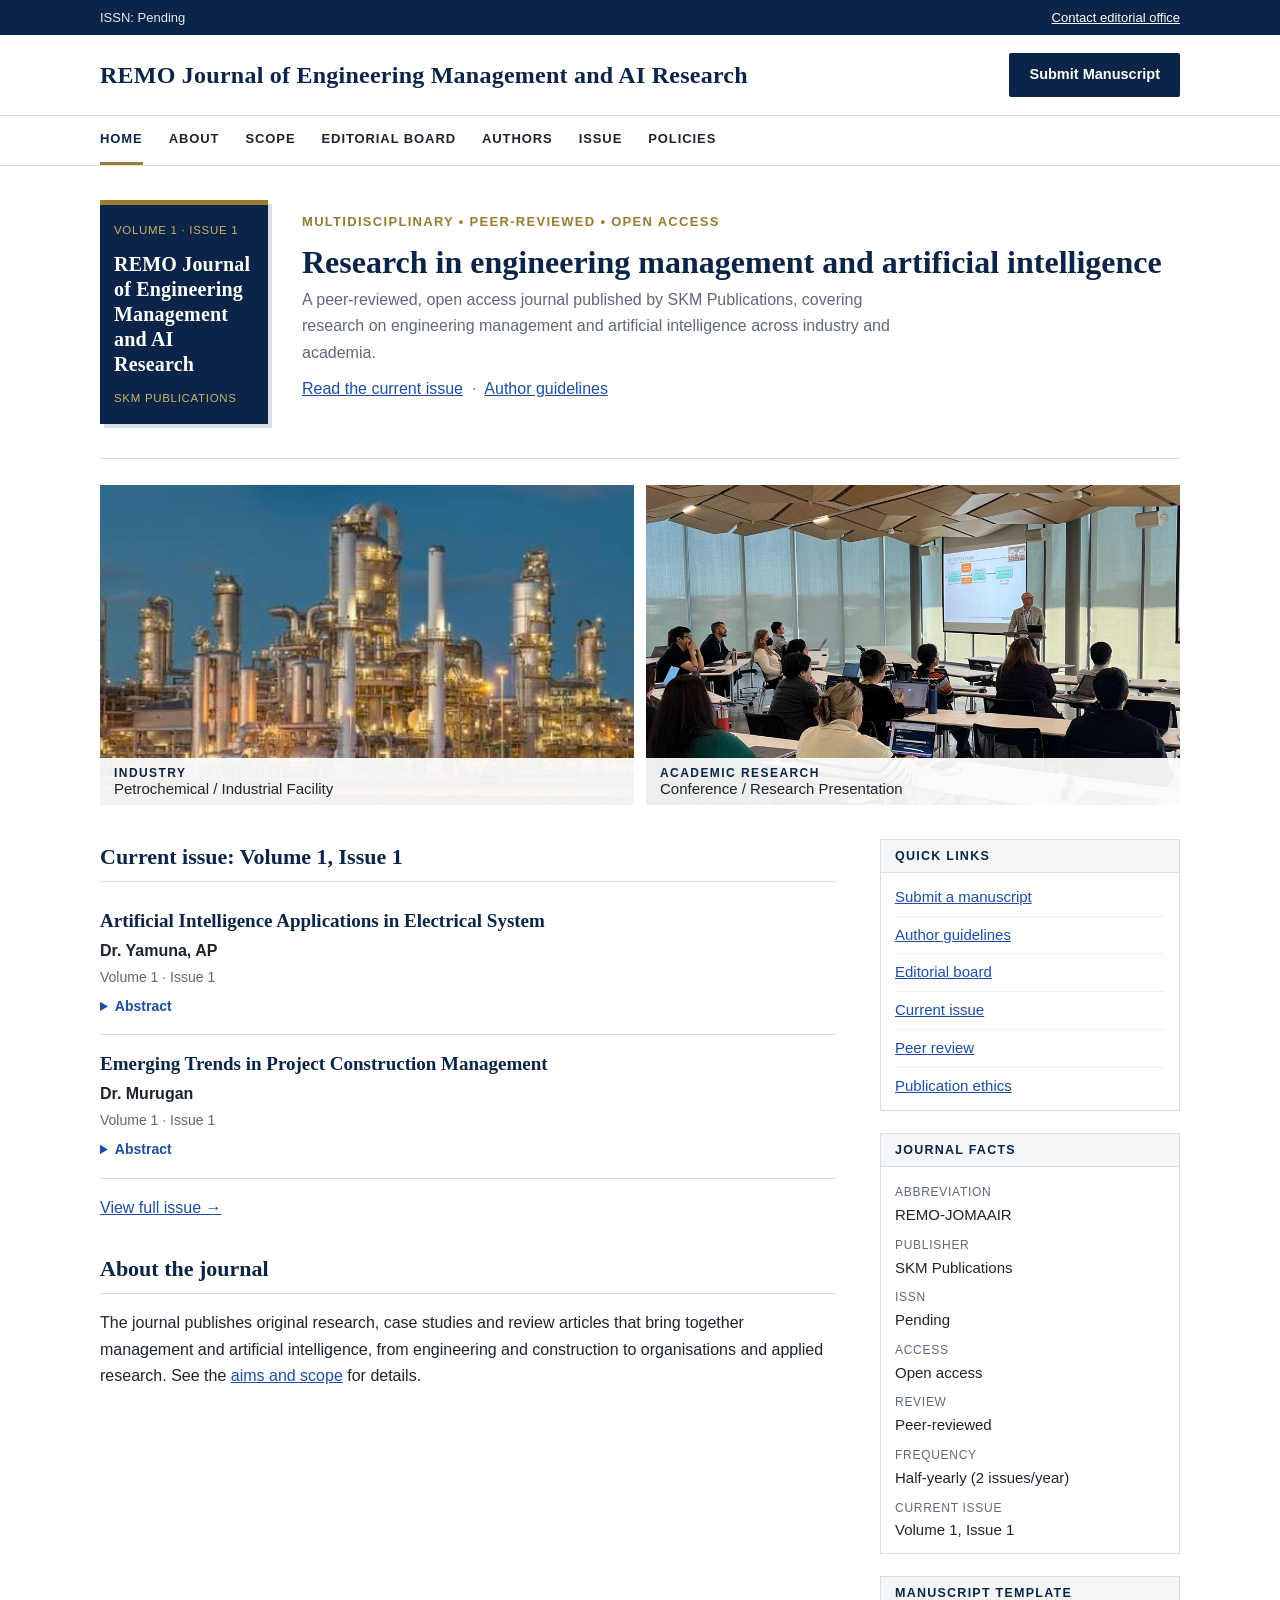
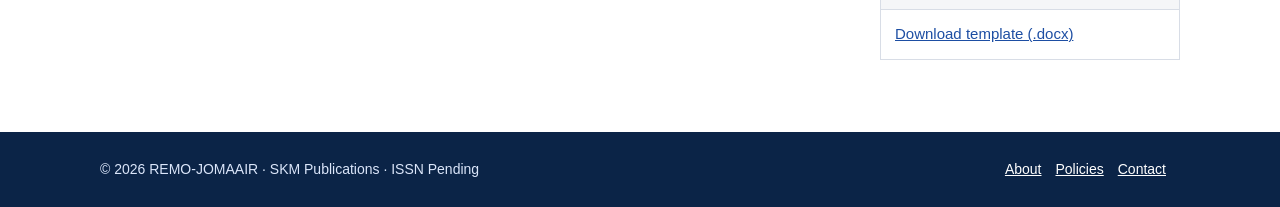
==== commit 64bfa540: "Add files via upload" ====
--- a/index.html
+++ b/index.html
@@ -9,6 +9,6 @@
 <nav><div class="wrap"><a href="index.html" class=on>Home</a><a href="about.html">About</a><a href="scope.html">Scope</a><a href="board.html">Editorial Board</a><a href="authors.html">Authors</a><a href="current-issue.html">Issue</a><a href="policies.html">Policies</a></div></nav>
 <div class="wrap"><div class="mast"><a class="cover" href="current-issue.html"><small>Volume 1 · Issue 1</small><b>REMO Journal of Engineering Management and AI Research</b><small>SKM Publications</small></a><div><p class="sub">Multidisciplinary • Peer-Reviewed • Open Access</p><h1>Research in engineering management and artificial intelligence</h1><p>A peer-reviewed, open access journal published by SKM Publications, covering research on engineering management and artificial intelligence across industry and academia.</p><p><a href="current-issue.html">Read the current issue</a> &nbsp;·&nbsp; <a href="authors.html">Author guidelines</a></p></div></div>
 <div class="strip"><div class="ph p1"><h3>Industry</h3><span>Petrochemical / Industrial Facility</span></div><div class="ph p2"><h3>Academic Research</h3><span>Conference / Research Presentation</span></div></div><div class="layout"><main><h2>Current issue: Volume 1, Issue 1</h2><div class="article"><h3>Artificial Intelligence Applications in Electrical System</h3><p class="authors">Dr. Yamuna, AP</p><p class="meta">Volume 1 · Issue 1</p><details><summary>Abstract</summary><p>Abstract, keywords and PDF link will be added here.</p></details></div><div class="article"><h3>Emerging Trends in Project Construction Management</h3><p class="authors">Dr. Murugan</p><p class="meta">Volume 1 · Issue 1</p><details><summary>Abstract</summary><p>Abstract, keywords and PDF link will be added here.</p></details></div><p><a href="current-issue.html">View full issue →</a></p><h2>About the journal</h2><p>The journal publishes original research, case studies and review articles that bring together management and artificial intelligence, from engineering and construction to organisations and applied research. See the <a href="scope.html">aims and scope</a> for details.</p></main><aside class="side"><div class="box"><h4>Quick links</h4><ul><li><a href="submit.html">Submit a manuscript</a></li><li><a href="authors.html">Author guidelines</a></li><li><a href="board.html">Editorial board</a></li><li><a href="current-issue.html">Current issue</a></li><li><a href="policies.html#review">Peer review</a></li><li><a href="policies.html#ethics">Publication ethics</a></li></ul></div>
-<div class="box"><h4>Journal facts</h4><dl><dt>Abbreviation</dt><dd>REMO-JOMAAIR</dd><dt>Publisher</dt><dd>SKM Publications</dd><dt>ISSN</dt><dd>Pending</dd><dt>Access</dt><dd>Open access</dd><dt>Review</dt><dd>Peer-reviewed</dd><dt>Current issue</dt><dd>Volume 1, Issue 1</dd></dl></div></aside></div></div>
+<div class="box"><h4>Journal facts</h4><dl><dt>Abbreviation</dt><dd>REMO-JOMAAIR</dd><dt>Publisher</dt><dd>SKM Publications</dd><dt>ISSN</dt><dd>Pending</dd><dt>Access</dt><dd>Open access</dd><dt>Review</dt><dd>Peer-reviewed</dd><dt>Frequency</dt><dd>Half-yearly (2 issues/year)</dd><dt>Current issue</dt><dd>Volume 1, Issue 1</dd></dl></div><div class="box"><h4>Manuscript Template</h4><ul><li><a href="downloads/manuscript-template.docx">Download template (.docx)</a></li></ul></div></aside></div></div>
 <footer><div class="wrap"><span>© 2026 REMO-JOMAAIR · SKM Publications · ISSN Pending</span><span><a href="about.html">About</a><a href="policies.html">Policies</a><a href="contact.html">Contact</a></span></div></footer>
 </body></html>
--- a/css/style.css
+++ b/css/style.css
@@ -9,7 +9,7 @@
 .top a{color:#fff}
 .brand .wrap{display:flex;align-items:center;justify-content:space-between;gap:16px;padding-top:18px;padding-bottom:18px;flex-wrap:wrap}
 .logo{text-decoration:none}
-.logo b{display:block;font:700 26px "Source Serif 4",Georgia,serif;color:var(--navy);letter-spacing:.01em}
+.logo b{display:block;font:700 24px "Source Serif 4",Georgia,serif;color:var(--navy);letter-spacing:.01em}
 .logo span{font-size:13.5px;color:var(--mute)}
 .btn{display:inline-block;background:var(--navy);color:#fff;padding:10px 20px;border-radius:2px;font-weight:600;text-decoration:none;font-size:14.5px}
 nav{border-top:1px solid var(--line);border-bottom:1px solid var(--line);background:#fff;position:sticky;top:0;z-index:5}
@@ -18,7 +18,7 @@
 nav a:hover,nav a.on{border-bottom-color:var(--gold);color:var(--navy)}
 .mast{display:flex;gap:34px;align-items:center;padding:34px 0;border-bottom:1px solid var(--line)}
 .cover{flex:0 0 168px;height:224px;background:var(--navy);color:#fff;padding:16px 14px;border-top:5px solid var(--gold);box-shadow:4px 4px 0 var(--line);display:flex;flex-direction:column;justify-content:space-between;text-decoration:none}
-.cover b{font:700 22px/1.25 "Source Serif 4",Georgia,serif;letter-spacing:.01em}
+.cover b{font:700 20px/1.25 "Source Serif 4",Georgia,serif;letter-spacing:.01em}
 .cover i{font:14px/1.3 "Source Serif 4",Georgia,serif;font-style:normal;color:#dbe4f5}
 .cover small{font-size:11.5px;letter-spacing:.06em;text-transform:uppercase;color:#c9b26a}
 .mast h1{font-size:32px;line-height:1.2;margin:0 0 6px}
@@ -52,3 +52,7 @@
 footer .wrap{display:flex;justify-content:space-between;gap:14px;flex-wrap:wrap}
 footer a{color:#fff;margin-right:14px}
 @media (max-width:820px){.layout{grid-template-columns:1fr}.mast{flex-direction:column;align-items:flex-start}.strip{grid-template-columns:1fr}}
+
+.article.lead h3{font-size:28px;line-height:1.25}
+.article.lead h3 .qual{font-size:20px}
+.article.lead .meta{font-size:16px;color:var(--ink)}
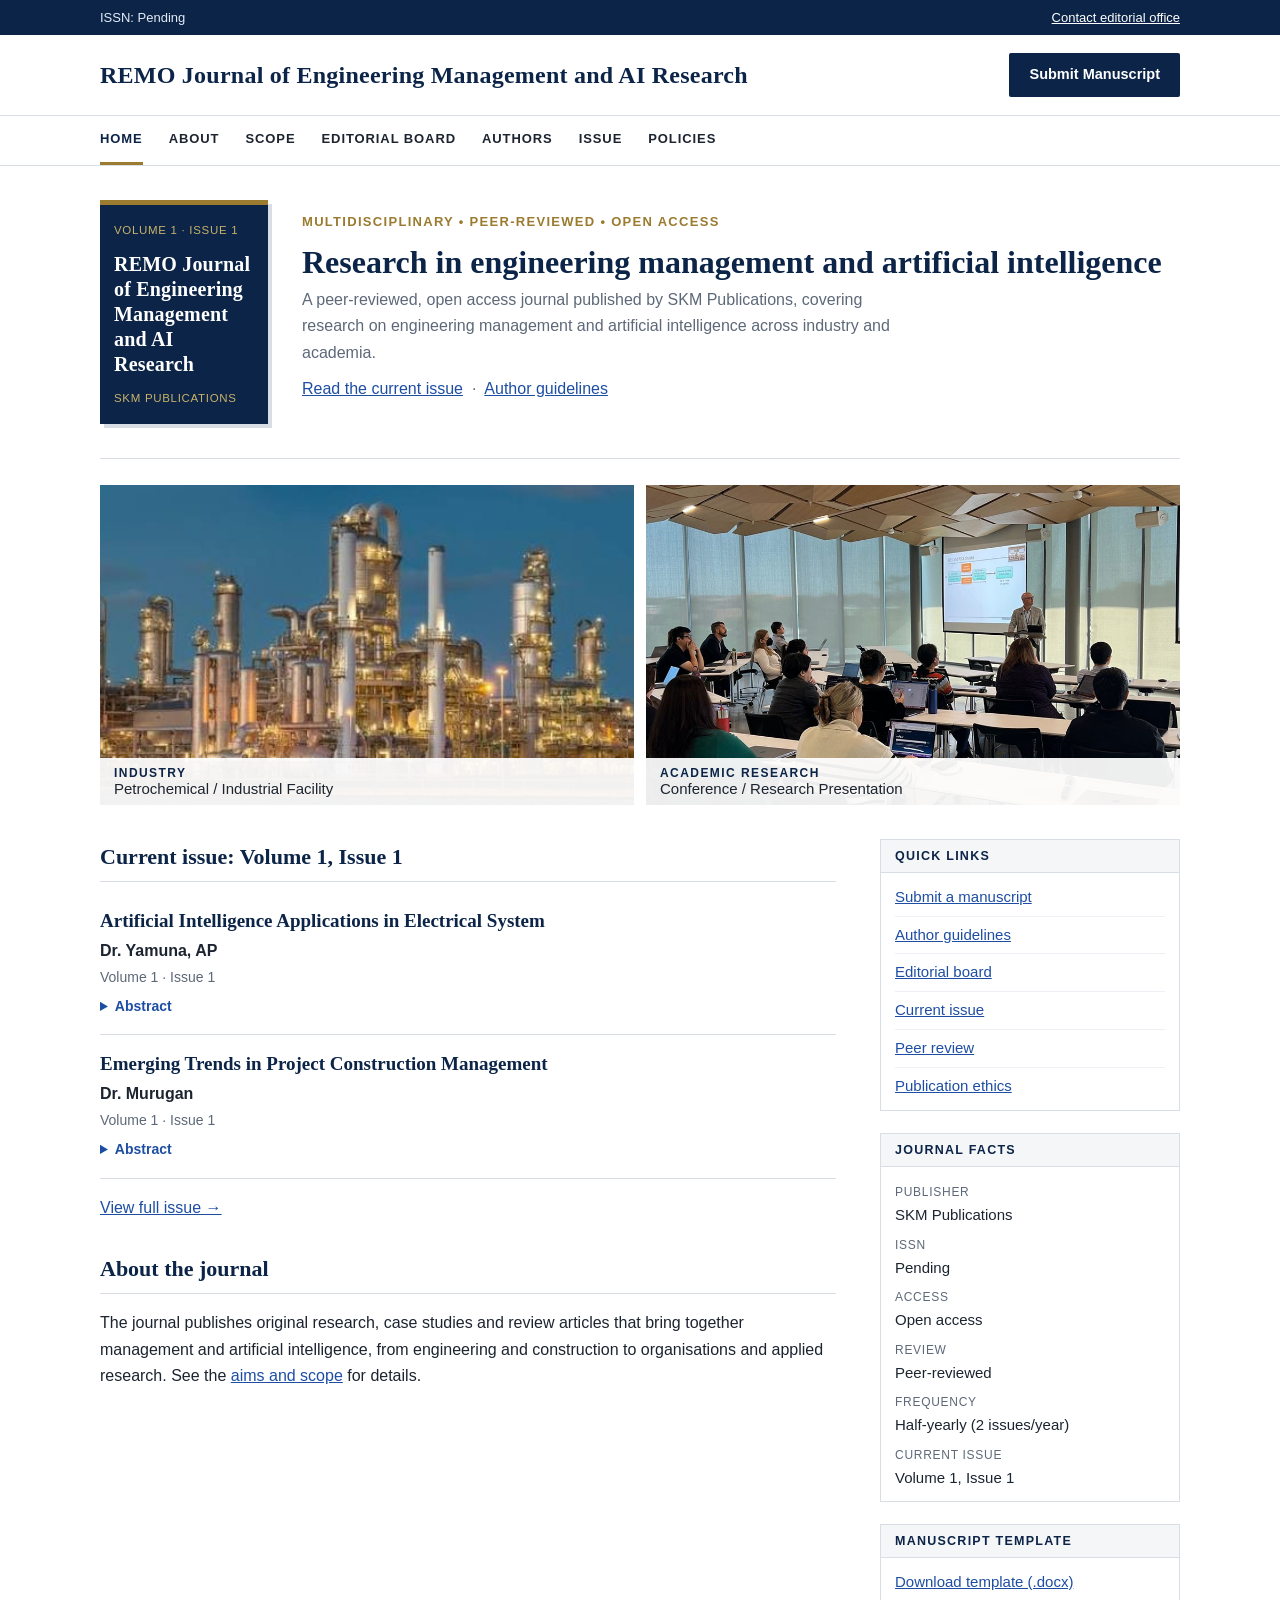
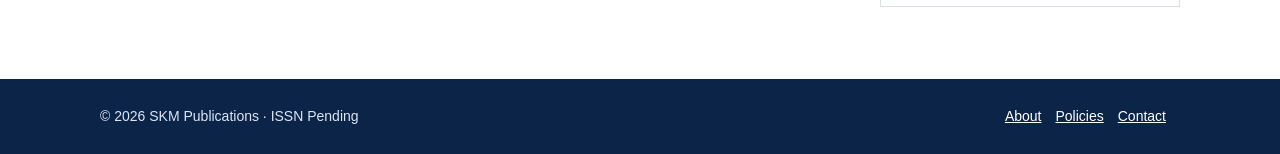
==== commit 0e1d3a03: "Add files via upload" ====
--- a/index.html
+++ b/index.html
@@ -1,7 +1,7 @@
 <!DOCTYPE html>
 <html lang="en"><head><meta charset="utf-8"><meta name="viewport" content="width=device-width, initial-scale=1">
-<title>REMO Journal of Engineering Management and AI Research (REMO-JOMAAIR)</title>
-<meta name="description" content="REMO Journal of Engineering Management and AI Research (REMO-JOMAAIR) is a multidisciplinary, peer-reviewed, open access journal for research in management and artificial intelligence.">
+<title>REMO Journal of Engineering Management and AI Research</title>
+<meta name="description" content="REMO Journal of Engineering Management and AI Research is a multidisciplinary, peer-reviewed, open access journal for research in management and artificial intelligence.">
 <link rel="preconnect" href="https://fonts.googleapis.com"><link href="https://fonts.googleapis.com/css2?family=Source+Serif+4:wght@600;700&family=Source+Sans+3:wght@400;600&display=swap" rel="stylesheet">
 <link rel="stylesheet" href="css/style.css"></head><body>
 <div class="top"><div class="wrap"><span>ISSN: Pending</span><a href="contact.html">Contact editorial office</a></div></div>
@@ -9,6 +9,6 @@
 <nav><div class="wrap"><a href="index.html" class=on>Home</a><a href="about.html">About</a><a href="scope.html">Scope</a><a href="board.html">Editorial Board</a><a href="authors.html">Authors</a><a href="current-issue.html">Issue</a><a href="policies.html">Policies</a></div></nav>
 <div class="wrap"><div class="mast"><a class="cover" href="current-issue.html"><small>Volume 1 · Issue 1</small><b>REMO Journal of Engineering Management and AI Research</b><small>SKM Publications</small></a><div><p class="sub">Multidisciplinary • Peer-Reviewed • Open Access</p><h1>Research in engineering management and artificial intelligence</h1><p>A peer-reviewed, open access journal published by SKM Publications, covering research on engineering management and artificial intelligence across industry and academia.</p><p><a href="current-issue.html">Read the current issue</a> &nbsp;·&nbsp; <a href="authors.html">Author guidelines</a></p></div></div>
 <div class="strip"><div class="ph p1"><h3>Industry</h3><span>Petrochemical / Industrial Facility</span></div><div class="ph p2"><h3>Academic Research</h3><span>Conference / Research Presentation</span></div></div><div class="layout"><main><h2>Current issue: Volume 1, Issue 1</h2><div class="article"><h3>Artificial Intelligence Applications in Electrical System</h3><p class="authors">Dr. Yamuna, AP</p><p class="meta">Volume 1 · Issue 1</p><details><summary>Abstract</summary><p>Abstract, keywords and PDF link will be added here.</p></details></div><div class="article"><h3>Emerging Trends in Project Construction Management</h3><p class="authors">Dr. Murugan</p><p class="meta">Volume 1 · Issue 1</p><details><summary>Abstract</summary><p>Abstract, keywords and PDF link will be added here.</p></details></div><p><a href="current-issue.html">View full issue →</a></p><h2>About the journal</h2><p>The journal publishes original research, case studies and review articles that bring together management and artificial intelligence, from engineering and construction to organisations and applied research. See the <a href="scope.html">aims and scope</a> for details.</p></main><aside class="side"><div class="box"><h4>Quick links</h4><ul><li><a href="submit.html">Submit a manuscript</a></li><li><a href="authors.html">Author guidelines</a></li><li><a href="board.html">Editorial board</a></li><li><a href="current-issue.html">Current issue</a></li><li><a href="policies.html#review">Peer review</a></li><li><a href="policies.html#ethics">Publication ethics</a></li></ul></div>
-<div class="box"><h4>Journal facts</h4><dl><dt>Abbreviation</dt><dd>REMO-JOMAAIR</dd><dt>Publisher</dt><dd>SKM Publications</dd><dt>ISSN</dt><dd>Pending</dd><dt>Access</dt><dd>Open access</dd><dt>Review</dt><dd>Peer-reviewed</dd><dt>Frequency</dt><dd>Half-yearly (2 issues/year)</dd><dt>Current issue</dt><dd>Volume 1, Issue 1</dd></dl></div><div class="box"><h4>Manuscript Template</h4><ul><li><a href="downloads/manuscript-template.docx">Download template (.docx)</a></li></ul></div></aside></div></div>
-<footer><div class="wrap"><span>© 2026 REMO-JOMAAIR · SKM Publications · ISSN Pending</span><span><a href="about.html">About</a><a href="policies.html">Policies</a><a href="contact.html">Contact</a></span></div></footer>
+<div class="box"><h4>Journal facts</h4><dl><dt>Publisher</dt><dd>SKM Publications</dd><dt>ISSN</dt><dd>Pending</dd><dt>Access</dt><dd>Open access</dd><dt>Review</dt><dd>Peer-reviewed</dd><dt>Frequency</dt><dd>Half-yearly (2 issues/year)</dd><dt>Current issue</dt><dd>Volume 1, Issue 1</dd></dl></div><div class="box"><h4>Manuscript Template</h4><ul><li><a href="downloads/manuscript-template.docx">Download template (.docx)</a></li></ul></div></aside></div></div>
+<footer><div class="wrap"><span>© 2026 SKM Publications · ISSN Pending</span><span><a href="about.html">About</a><a href="policies.html">Policies</a><a href="contact.html">Contact</a></span></div></footer>
 </body></html>
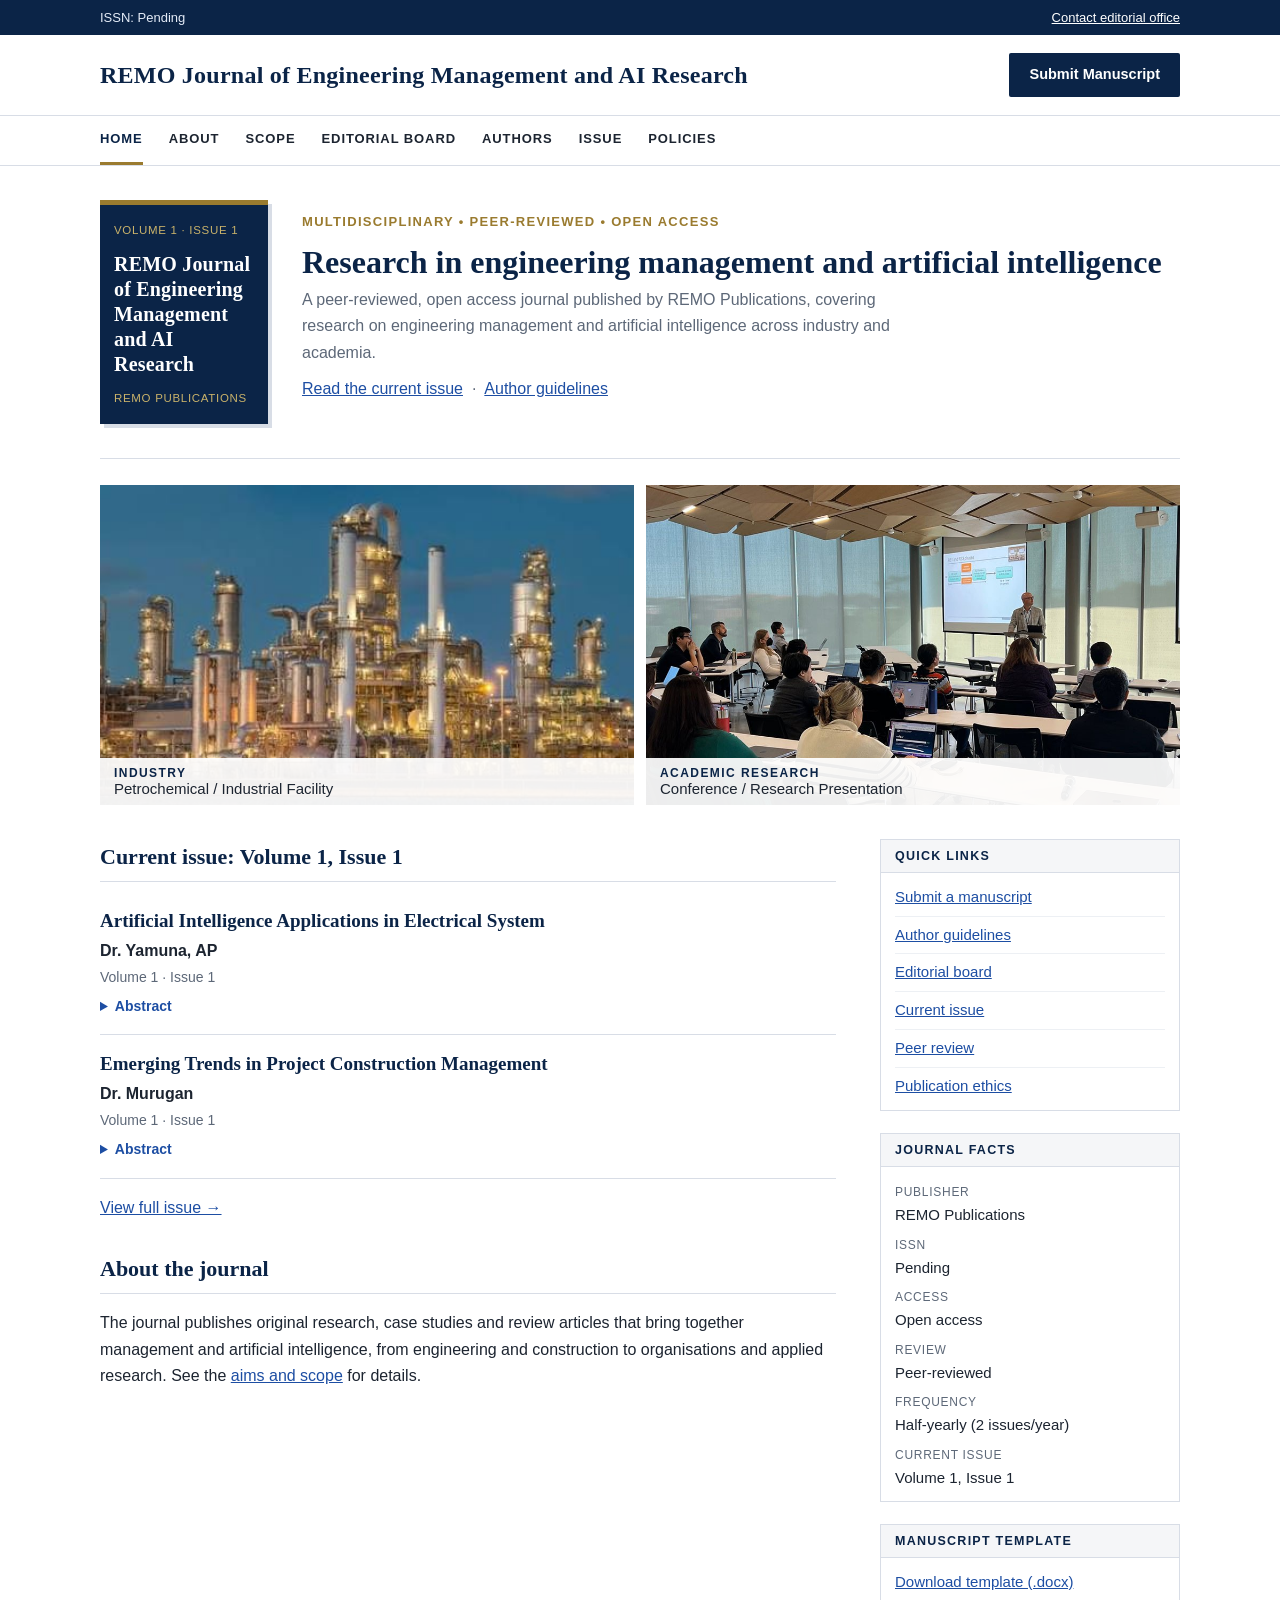
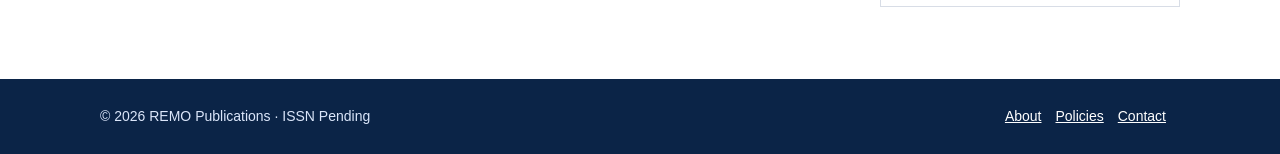
==== commit 28ce6c7c: "Update index.html" ====
--- a/index.html
+++ b/index.html
@@ -7,8 +7,8 @@
 <div class="top"><div class="wrap"><span>ISSN: Pending</span><a href="contact.html">Contact editorial office</a></div></div>
 <header class="brand"><div class="wrap"><a class="logo" href="index.html"><b>REMO Journal of Engineering Management and AI Research</b></a><a class="btn" href="submit.html">Submit Manuscript</a></div></header>
 <nav><div class="wrap"><a href="index.html" class=on>Home</a><a href="about.html">About</a><a href="scope.html">Scope</a><a href="board.html">Editorial Board</a><a href="authors.html">Authors</a><a href="current-issue.html">Issue</a><a href="policies.html">Policies</a></div></nav>
-<div class="wrap"><div class="mast"><a class="cover" href="current-issue.html"><small>Volume 1 · Issue 1</small><b>REMO Journal of Engineering Management and AI Research</b><small>SKM Publications</small></a><div><p class="sub">Multidisciplinary • Peer-Reviewed • Open Access</p><h1>Research in engineering management and artificial intelligence</h1><p>A peer-reviewed, open access journal published by SKM Publications, covering research on engineering management and artificial intelligence across industry and academia.</p><p><a href="current-issue.html">Read the current issue</a> &nbsp;·&nbsp; <a href="authors.html">Author guidelines</a></p></div></div>
+<div class="wrap"><div class="mast"><a class="cover" href="current-issue.html"><small>Volume 1 · Issue 1</small><b>REMO Journal of Engineering Management and AI Research</b><small>REMO Publications</small></a><div><p class="sub">Multidisciplinary • Peer-Reviewed • Open Access</p><h1>Research in engineering management and artificial intelligence</h1><p>A peer-reviewed, open access journal published by REMO Publications, covering research on engineering management and artificial intelligence across industry and academia.</p><p><a href="current-issue.html">Read the current issue</a> &nbsp;·&nbsp; <a href="authors.html">Author guidelines</a></p></div></div>
 <div class="strip"><div class="ph p1"><h3>Industry</h3><span>Petrochemical / Industrial Facility</span></div><div class="ph p2"><h3>Academic Research</h3><span>Conference / Research Presentation</span></div></div><div class="layout"><main><h2>Current issue: Volume 1, Issue 1</h2><div class="article"><h3>Artificial Intelligence Applications in Electrical System</h3><p class="authors">Dr. Yamuna, AP</p><p class="meta">Volume 1 · Issue 1</p><details><summary>Abstract</summary><p>Abstract, keywords and PDF link will be added here.</p></details></div><div class="article"><h3>Emerging Trends in Project Construction Management</h3><p class="authors">Dr. Murugan</p><p class="meta">Volume 1 · Issue 1</p><details><summary>Abstract</summary><p>Abstract, keywords and PDF link will be added here.</p></details></div><p><a href="current-issue.html">View full issue →</a></p><h2>About the journal</h2><p>The journal publishes original research, case studies and review articles that bring together management and artificial intelligence, from engineering and construction to organisations and applied research. See the <a href="scope.html">aims and scope</a> for details.</p></main><aside class="side"><div class="box"><h4>Quick links</h4><ul><li><a href="submit.html">Submit a manuscript</a></li><li><a href="authors.html">Author guidelines</a></li><li><a href="board.html">Editorial board</a></li><li><a href="current-issue.html">Current issue</a></li><li><a href="policies.html#review">Peer review</a></li><li><a href="policies.html#ethics">Publication ethics</a></li></ul></div>
-<div class="box"><h4>Journal facts</h4><dl><dt>Publisher</dt><dd>SKM Publications</dd><dt>ISSN</dt><dd>Pending</dd><dt>Access</dt><dd>Open access</dd><dt>Review</dt><dd>Peer-reviewed</dd><dt>Frequency</dt><dd>Half-yearly (2 issues/year)</dd><dt>Current issue</dt><dd>Volume 1, Issue 1</dd></dl></div><div class="box"><h4>Manuscript Template</h4><ul><li><a href="downloads/manuscript-template.docx">Download template (.docx)</a></li></ul></div></aside></div></div>
-<footer><div class="wrap"><span>© 2026 SKM Publications · ISSN Pending</span><span><a href="about.html">About</a><a href="policies.html">Policies</a><a href="contact.html">Contact</a></span></div></footer>
-</body></html>+<div class="box"><h4>Journal facts</h4><dl><dt>Publisher</dt><dd>REMO Publications</dd><dt>ISSN</dt><dd>Pending</dd><dt>Access</dt><dd>Open access</dd><dt>Review</dt><dd>Peer-reviewed</dd><dt>Frequency</dt><dd>Half-yearly (2 issues/year)</dd><dt>Current issue</dt><dd>Volume 1, Issue 1</dd></dl></div><div class="box"><h4>Manuscript Template</h4><ul><li><a href="downloads/manuscript-template.docx">Download template (.docx)</a></li></ul></div></aside></div></div>
+<footer><div class="wrap"><span>© 2026 REMO Publications · ISSN Pending</span><span><a href="about.html">About</a><a href="policies.html">Policies</a><a href="contact.html">Contact</a></span></div></footer>
+</body></html>
--- a/css/style.css
+++ b/css/style.css
@@ -56,3 +56,7 @@
 .article.lead h3{font-size:28px;line-height:1.25}
 .article.lead h3 .qual{font-size:20px}
 .article.lead .meta{font-size:16px;color:var(--ink)}
+.article h3 .qual{font-size:15px}
+.article.staff h3{font-size:17px}
+.article.staff h3 .qual{font-size:14px}
+.article.staff .meta{font-size:13px}
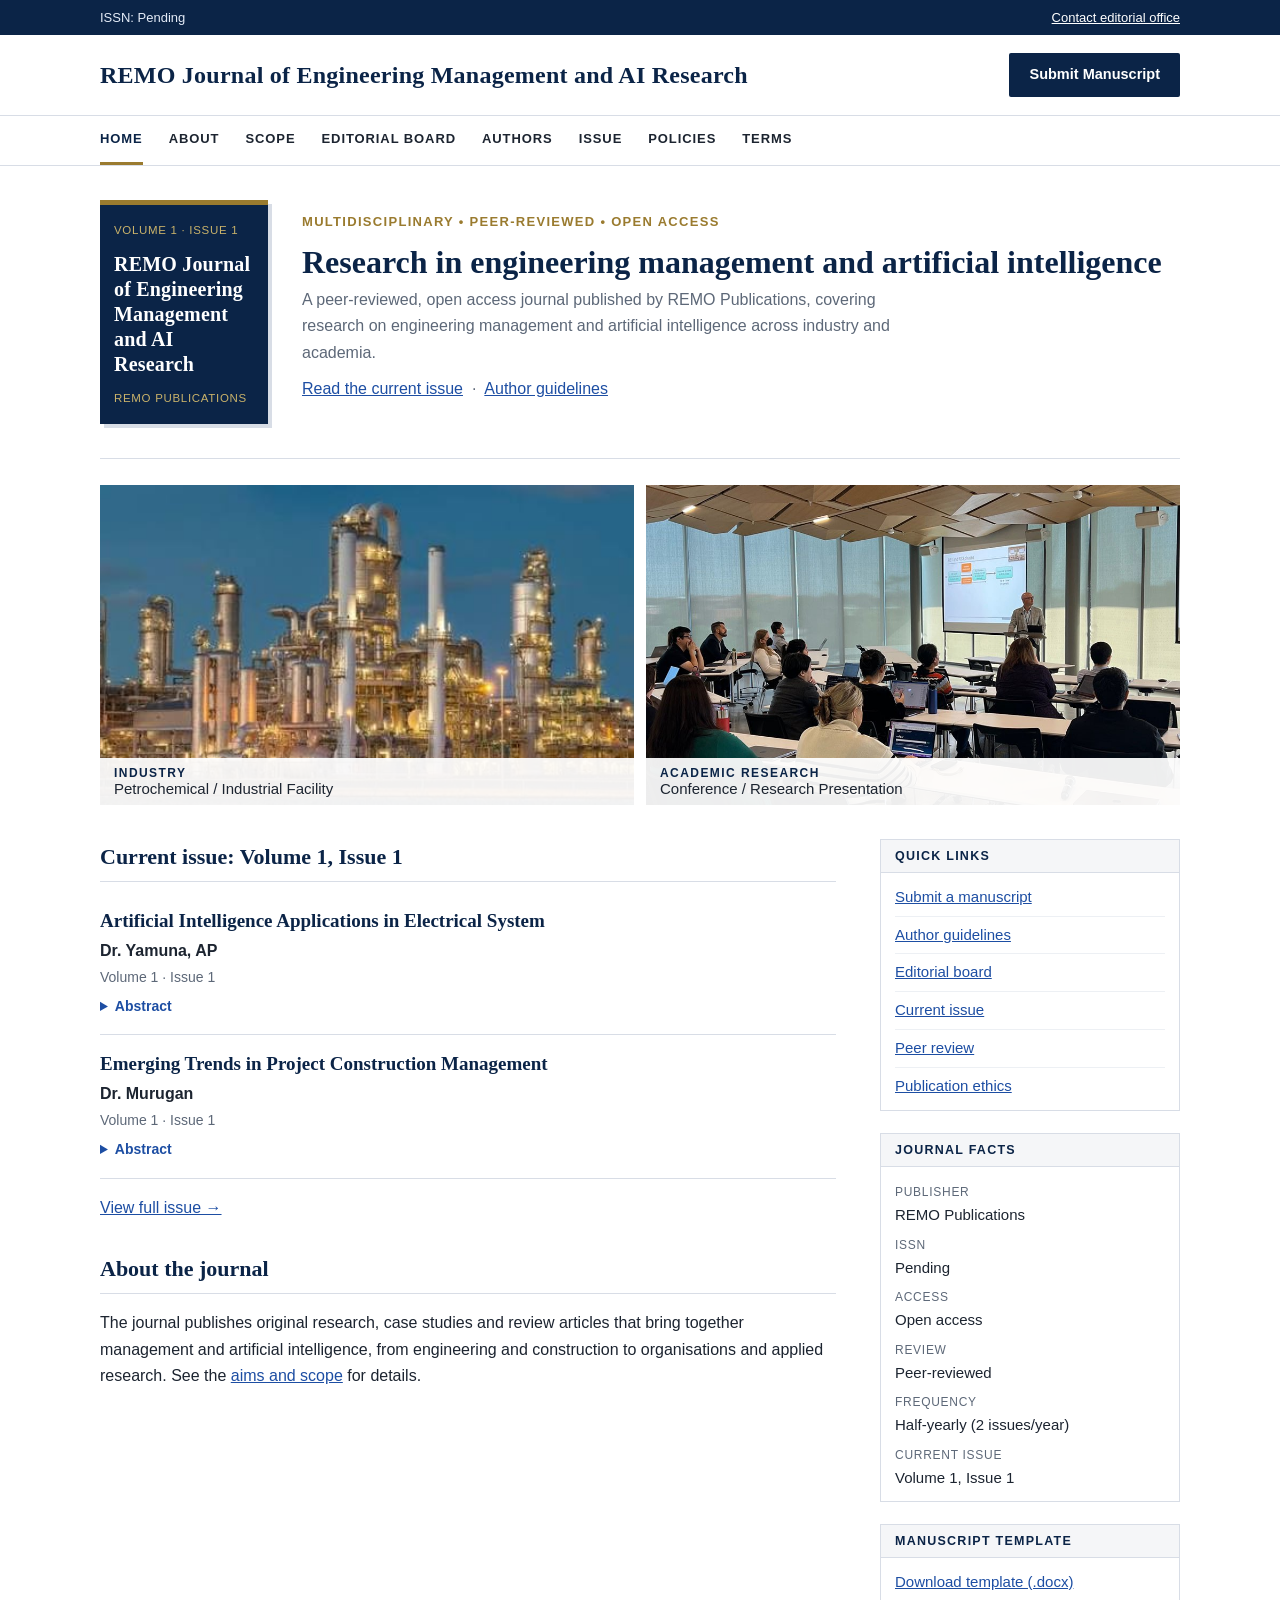
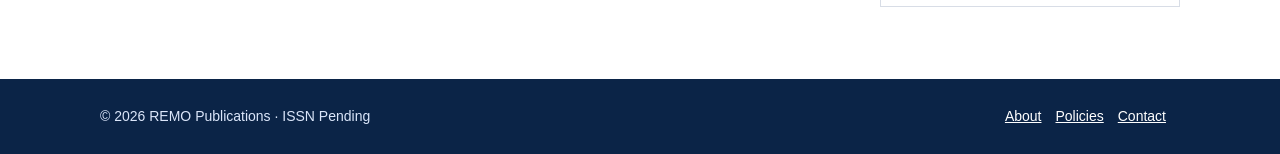
==== commit 8757f274: "Update index.html" ====
--- a/index.html
+++ b/index.html
@@ -6,7 +6,7 @@
 <link rel="stylesheet" href="css/style.css"></head><body>
 <div class="top"><div class="wrap"><span>ISSN: Pending</span><a href="contact.html">Contact editorial office</a></div></div>
 <header class="brand"><div class="wrap"><a class="logo" href="index.html"><b>REMO Journal of Engineering Management and AI Research</b></a><a class="btn" href="submit.html">Submit Manuscript</a></div></header>
-<nav><div class="wrap"><a href="index.html" class=on>Home</a><a href="about.html">About</a><a href="scope.html">Scope</a><a href="board.html">Editorial Board</a><a href="authors.html">Authors</a><a href="current-issue.html">Issue</a><a href="policies.html">Policies</a></div></nav>
+<nav><div class="wrap"><a href="index.html" class=on>Home</a><a href="about.html">About</a><a href="scope.html">Scope</a><a href="board.html">Editorial Board</a><a href="authors.html">Authors</a><a href="current-issue.html">Issue</a><a href="policies.html">Policies</a><a href="terms.html">Terms</a></div></nav>
 <div class="wrap"><div class="mast"><a class="cover" href="current-issue.html"><small>Volume 1 · Issue 1</small><b>REMO Journal of Engineering Management and AI Research</b><small>REMO Publications</small></a><div><p class="sub">Multidisciplinary • Peer-Reviewed • Open Access</p><h1>Research in engineering management and artificial intelligence</h1><p>A peer-reviewed, open access journal published by REMO Publications, covering research on engineering management and artificial intelligence across industry and academia.</p><p><a href="current-issue.html">Read the current issue</a> &nbsp;·&nbsp; <a href="authors.html">Author guidelines</a></p></div></div>
 <div class="strip"><div class="ph p1"><h3>Industry</h3><span>Petrochemical / Industrial Facility</span></div><div class="ph p2"><h3>Academic Research</h3><span>Conference / Research Presentation</span></div></div><div class="layout"><main><h2>Current issue: Volume 1, Issue 1</h2><div class="article"><h3>Artificial Intelligence Applications in Electrical System</h3><p class="authors">Dr. Yamuna, AP</p><p class="meta">Volume 1 · Issue 1</p><details><summary>Abstract</summary><p>Abstract, keywords and PDF link will be added here.</p></details></div><div class="article"><h3>Emerging Trends in Project Construction Management</h3><p class="authors">Dr. Murugan</p><p class="meta">Volume 1 · Issue 1</p><details><summary>Abstract</summary><p>Abstract, keywords and PDF link will be added here.</p></details></div><p><a href="current-issue.html">View full issue →</a></p><h2>About the journal</h2><p>The journal publishes original research, case studies and review articles that bring together management and artificial intelligence, from engineering and construction to organisations and applied research. See the <a href="scope.html">aims and scope</a> for details.</p></main><aside class="side"><div class="box"><h4>Quick links</h4><ul><li><a href="submit.html">Submit a manuscript</a></li><li><a href="authors.html">Author guidelines</a></li><li><a href="board.html">Editorial board</a></li><li><a href="current-issue.html">Current issue</a></li><li><a href="policies.html#review">Peer review</a></li><li><a href="policies.html#ethics">Publication ethics</a></li></ul></div>
 <div class="box"><h4>Journal facts</h4><dl><dt>Publisher</dt><dd>REMO Publications</dd><dt>ISSN</dt><dd>Pending</dd><dt>Access</dt><dd>Open access</dd><dt>Review</dt><dd>Peer-reviewed</dd><dt>Frequency</dt><dd>Half-yearly (2 issues/year)</dd><dt>Current issue</dt><dd>Volume 1, Issue 1</dd></dl></div><div class="box"><h4>Manuscript Template</h4><ul><li><a href="downloads/manuscript-template.docx">Download template (.docx)</a></li></ul></div></aside></div></div>
